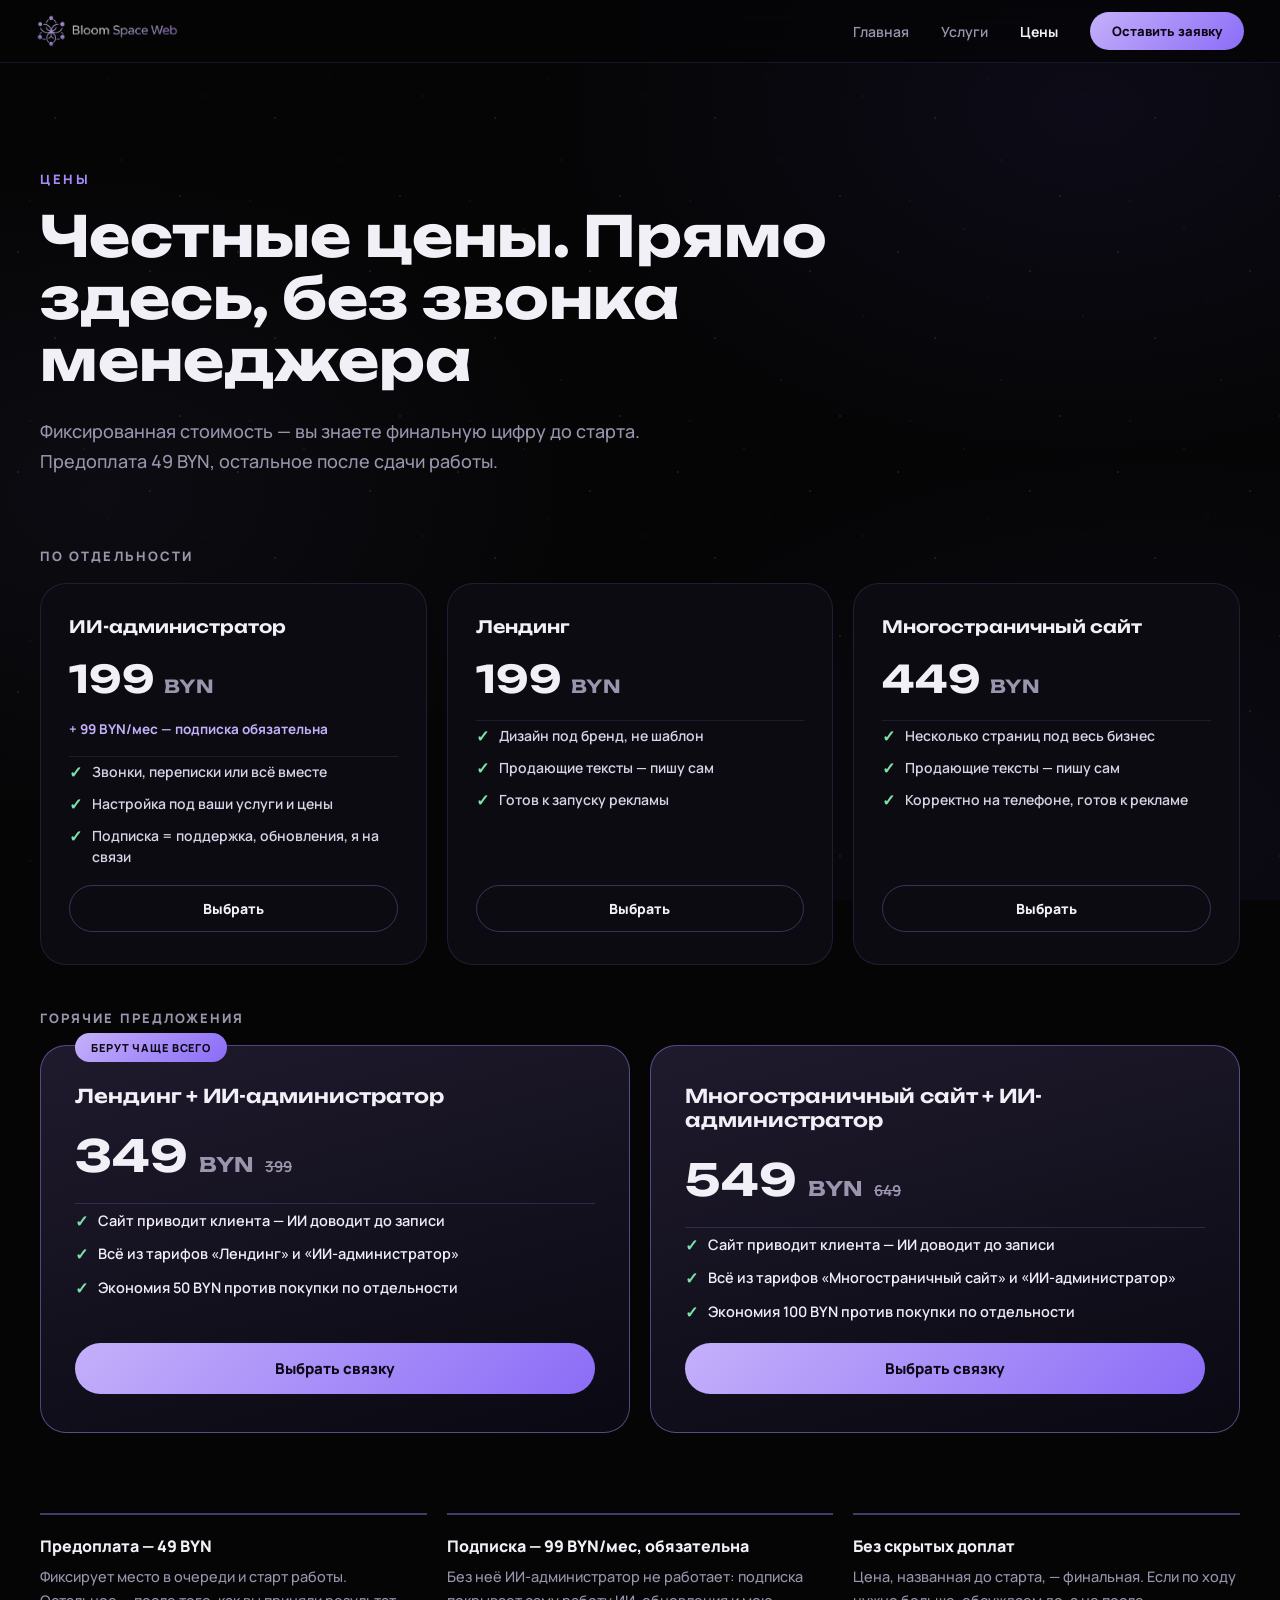
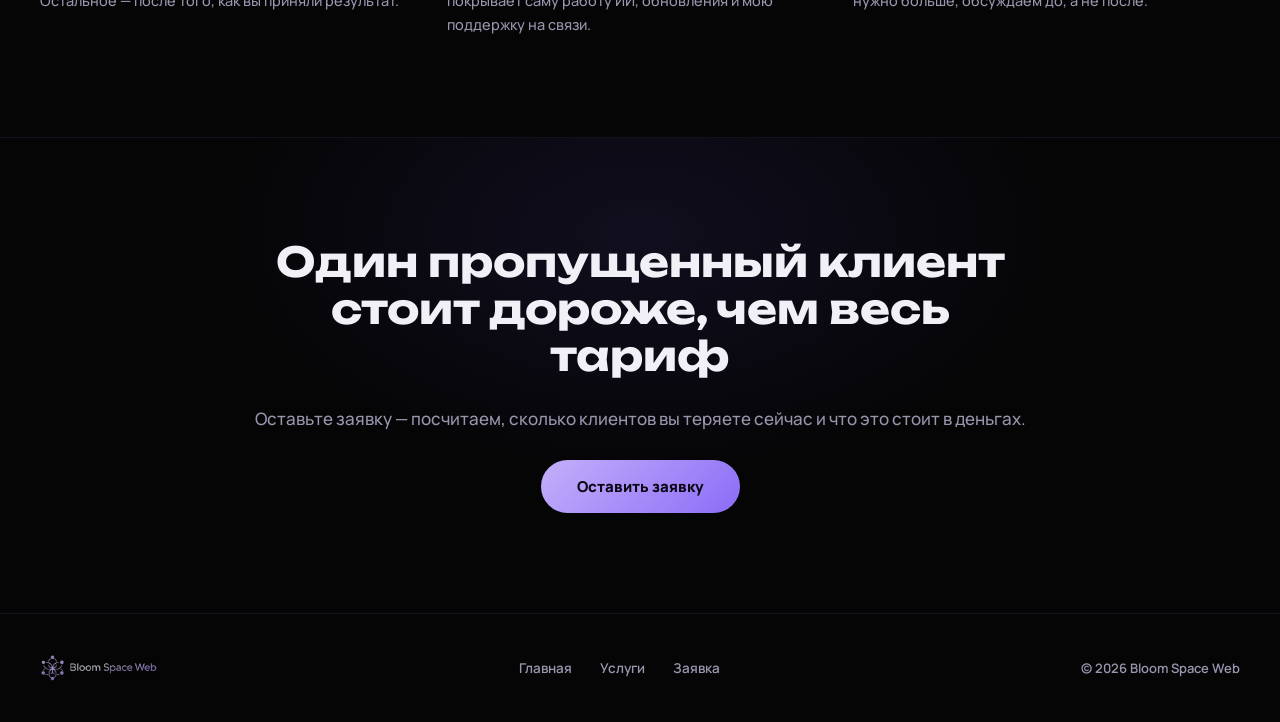
==== ceny.html @ 9fc364be "Add IP-based geo pricing/currency conversion and English localization for non-CIS visitors" ====
<!DOCTYPE html>
<html>
<head>
<meta charset="utf-8">
<meta name="viewport" content="width=device-width, initial-scale=1">
<title>Цены — Bloom Space Web</title>
</head>
<body>
<script src="assets/geo.js"></script>

<link rel="preconnect" href="https://fonts.googleapis.com">
<link href="https://fonts.googleapis.com/css2?family=Unbounded:wght@400;500;600;700;800&family=Manrope:wght@400;500;600;700;800&display=swap" rel="stylesheet">
<style>
html { scroll-behavior: smooth; }
body { margin: 0; background: #050506; }
::selection { background: rgba(167,139,250,.35); }
</style>


<div style="font-family: Manrope, sans-serif; background-color: #050506; background-image: radial-gradient(900px 600px at 85% 12%, rgba(124,92,252,.07), transparent 60%), radial-gradient(800px 550px at 8% 55%, rgba(167,139,250,.05), transparent 60%), radial-gradient(1000px 650px at 90% 92%, rgba(124,92,252,.06), transparent 60%), url(&quot;data:image/svg+xml,%3Csvg xmlns='http://www.w3.org/2000/svg' width='220' height='220'%3E%3Cg fill='%23C4B0FA'%3E%3Ccircle cx='18' cy='32' r='1' opacity='.16'/%3E%3Ccircle cx='84' cy='9' r='.8' opacity='.12'/%3E%3Ccircle cx='150' cy='51' r='1' opacity='.14'/%3E%3Ccircle cx='203' cy='96' r='.8' opacity='.1'/%3E%3Ccircle cx='55' cy='118' r='1' opacity='.15'/%3E%3Ccircle cx='121' cy='160' r='.8' opacity='.11'/%3E%3Ccircle cx='180' cy='196' r='1' opacity='.13'/%3E%3Ccircle cx='30' cy='201' r='.8' opacity='.1'/%3E%3Ccircle cx='108' cy='78' r='.7' opacity='.09'/%3E%3C/g%3E%3C/svg%3E&quot;); background-attachment: fixed; color: #F2F0F7; min-height: 100vh;">

  <!-- NAV -->
  <div data-screen-label="Навигация" style="position: fixed; top: 0; left: 0; right: 0; z-index: 90; display: flex; align-items: center; justify-content: space-between; padding: 12px 36px; background: rgba(5,5,6,.72); backdrop-filter: blur(18px); border-bottom: 1px solid rgba(167,139,250,.12);">
    <a href="index.html" style="display: flex; align-items: center; text-decoration: none;">
      <img src="assets/logo-full.png" alt="Bloom Space Web" style="height: 34px;">
    </a>
    <div style="display: flex; align-items: center; gap: 32px;">
      <a href="index.html" data-en="Home" style="color: #9B94AD; text-decoration: none; font-size: 14px; font-weight: 600;" style-hover="color: #F2F0F7;">Главная</a>
      <a href="uslugi.html" data-en="Services" style="color: #9B94AD; text-decoration: none; font-size: 14px; font-weight: 600;" style-hover="color: #F2F0F7;">Услуги</a>
      <a href="ceny.html" data-en="Pricing" style="color: #F2F0F7; text-decoration: none; font-size: 14px; font-weight: 700;">Цены</a>
      <a href="index.html#form" data-en="Get a quote" style="color: #0B0714; text-decoration: none; font-size: 13px; font-weight: 800; background: linear-gradient(135deg, #C4B0FA, #8B6CF7); padding: 10px 22px; border-radius: 100px;" style-hover="filter: brightness(1.12);">Оставить заявку</a>
    </div>
  </div>

  <!-- HEADER -->
  <div data-screen-label="Заголовок" style="max-width: 1240px; margin: 0 auto; padding: 170px 40px 70px;">
    <div data-en="Pricing" style="font-size: 13px; font-weight: 800; letter-spacing: .2em; text-transform: uppercase; color: #A78BFA; margin-bottom: 18px;">Цены</div>
    <div data-en="Honest pricing. Right here, no sales call needed" style="font-family: Unbounded, sans-serif; font-weight: 700; font-size: clamp(36px, 4.4vw, 64px); line-height: 1.1; max-width: 880px;">Честные цены. Прямо здесь, без звонка менеджера</div>
    <div data-en="Fixed price — you know the final number before we start. A 49 BYN deposit, the rest after the work is delivered." style="font-size: 18px; line-height: 1.7; color: #9B94AD; font-weight: 500; max-width: 620px; margin-top: 24px;">Фиксированная стоимость — вы знаете финальную цифру до старта. Предоплата 49 BYN, остальное после сдачи работы.</div>
  </div>

  <!-- ТАРИФЫ -->
  <div data-screen-label="Тарифы" style="max-width: 1240px; margin: 0 auto; padding: 0 40px 60px;">
    <div data-en="A la carte" style="font-size: 13px; font-weight: 800; letter-spacing: .16em; text-transform: uppercase; color: #9B94AD; margin-bottom: 18px;">По отдельности</div>
    <div style="display: grid; grid-template-columns: 1fr 1fr 1fr; gap: 20px; margin-bottom: 44px;">

      <div style="background: #0C0B12; border: 1px solid rgba(167,139,250,.14); border-radius: 26px; padding: 32px 28px; display: flex; flex-direction: column; gap: 18px;">
        <div data-en="AI receptionist" style="font-family: Unbounded, sans-serif; font-weight: 600; font-size: 17px;">ИИ-администратор</div>
        <div style="font-family: Unbounded, sans-serif; font-weight: 700; font-size: 38px;"><span data-byn="199">199</span> <span data-cur style="font-size: 18px; color: #9B94AD;">BYN</span></div>
        <div data-en="+ 99 BYN/mo — subscription required" style="font-size: 13.5px; font-weight: 700; color: #C4B0FA;">+ 99 BYN/мес — подписка обязательна</div>
        <div style="display: flex; flex-direction: column; gap: 10px; padding-top: 4px; border-top: 1px solid rgba(167,139,250,.12);">
          <div style="display: flex; gap: 10px;"><span style="color: #7DE3A8; font-weight: 800;">✓</span><span data-en="Calls, chats, or both together" style="font-size: 14px; line-height: 1.5; color: #D8D3E6; font-weight: 600;">Звонки, переписки или всё вместе</span></div>
          <div style="display: flex; gap: 10px;"><span style="color: #7DE3A8; font-weight: 800;">✓</span><span data-en="Configured for your services and prices" style="font-size: 14px; line-height: 1.5; color: #D8D3E6; font-weight: 600;">Настройка под ваши услуги и цены</span></div>
          <div style="display: flex; gap: 10px;"><span style="color: #7DE3A8; font-weight: 800;">✓</span><span data-en="Subscription = support, updates, I'm on call" style="font-size: 14px; line-height: 1.5; color: #D8D3E6; font-weight: 600;">Подписка = поддержка, обновления, я на связи</span></div>
        </div>
        <a href="index.html#form" data-en="Choose" style="margin-top: auto; text-align: center; text-decoration: none; color: #F2F0F7; border: 1px solid rgba(167,139,250,.3); font-weight: 800; font-size: 14px; padding: 13px; border-radius: 100px;" style-hover="border-color: rgba(167,139,250,.7);">Выбрать</a>
      </div>

      <div style="background: #0C0B12; border: 1px solid rgba(167,139,250,.14); border-radius: 26px; padding: 32px 28px; display: flex; flex-direction: column; gap: 18px;">
        <div data-en="Landing page" style="font-family: Unbounded, sans-serif; font-weight: 600; font-size: 17px;">Лендинг</div>
        <div style="font-family: Unbounded, sans-serif; font-weight: 700; font-size: 38px;"><span data-byn="199">199</span> <span data-cur style="font-size: 18px; color: #9B94AD;">BYN</span></div>
        <div style="display: flex; flex-direction: column; gap: 10px; padding-top: 4px; border-top: 1px solid rgba(167,139,250,.12);">
          <div style="display: flex; gap: 10px;"><span style="color: #7DE3A8; font-weight: 800;">✓</span><span data-en="Design built for your brand, not a template" style="font-size: 14px; line-height: 1.5; color: #D8D3E6; font-weight: 600;">Дизайн под бренд, не шаблон</span></div>
          <div style="display: flex; gap: 10px;"><span style="color: #7DE3A8; font-weight: 800;">✓</span><span data-en="Selling copy — written by me" style="font-size: 14px; line-height: 1.5; color: #D8D3E6; font-weight: 600;">Продающие тексты — пишу сам</span></div>
          <div style="display: flex; gap: 10px;"><span style="color: #7DE3A8; font-weight: 800;">✓</span><span data-en="Ready to run ads on day one" style="font-size: 14px; line-height: 1.5; color: #D8D3E6; font-weight: 600;">Готов к запуску рекламы</span></div>
        </div>
        <a href="index.html#form" data-en="Choose" style="margin-top: auto; text-align: center; text-decoration: none; color: #F2F0F7; border: 1px solid rgba(167,139,250,.3); font-weight: 800; font-size: 14px; padding: 13px; border-radius: 100px;" style-hover="border-color: rgba(167,139,250,.7);">Выбрать</a>
      </div>

      <div style="background: #0C0B12; border: 1px solid rgba(167,139,250,.14); border-radius: 26px; padding: 32px 28px; display: flex; flex-direction: column; gap: 18px;">
        <div data-en="Multi-page website" style="font-family: Unbounded, sans-serif; font-weight: 600; font-size: 17px;">Многостраничный сайт</div>
        <div style="font-family: Unbounded, sans-serif; font-weight: 700; font-size: 38px;"><span data-byn="449">449</span> <span data-cur style="font-size: 18px; color: #9B94AD;">BYN</span></div>
        <div style="display: flex; flex-direction: column; gap: 10px; padding-top: 4px; border-top: 1px solid rgba(167,139,250,.12);">
          <div style="display: flex; gap: 10px;"><span style="color: #7DE3A8; font-weight: 800;">✓</span><span data-en="Several pages covering your whole business" style="font-size: 14px; line-height: 1.5; color: #D8D3E6; font-weight: 600;">Несколько страниц под весь бизнес</span></div>
          <div style="display: flex; gap: 10px;"><span style="color: #7DE3A8; font-weight: 800;">✓</span><span data-en="Selling copy — written by me" style="font-size: 14px; line-height: 1.5; color: #D8D3E6; font-weight: 600;">Продающие тексты — пишу сам</span></div>
          <div style="display: flex; gap: 10px;"><span style="color: #7DE3A8; font-weight: 800;">✓</span><span data-en="Looks right on phones, ready for ads" style="font-size: 14px; line-height: 1.5; color: #D8D3E6; font-weight: 600;">Корректно на телефоне, готов к рекламе</span></div>
        </div>
        <a href="index.html#form" data-en="Choose" style="margin-top: auto; text-align: center; text-decoration: none; color: #F2F0F7; border: 1px solid rgba(167,139,250,.3); font-weight: 800; font-size: 14px; padding: 13px; border-radius: 100px;" style-hover="border-color: rgba(167,139,250,.7);">Выбрать</a>
      </div>

    </div>

    <div data-en="Hot deals" style="font-size: 13px; font-weight: 800; letter-spacing: .16em; text-transform: uppercase; color: #9B94AD; margin-bottom: 18px;">Горячие предложения</div>
    <div style="display: grid; grid-template-columns: 1fr 1fr; gap: 20px;">

      <div style="background: linear-gradient(165deg, rgba(167,139,250,.16), rgba(124,92,252,.05)); border: 1px solid rgba(167,139,250,.45); border-radius: 26px; padding: 38px 34px; display: flex; flex-direction: column; gap: 20px; position: relative;">
        <div data-en="Most popular" style="position: absolute; top: -13px; left: 34px; font-size: 11px; font-weight: 800; letter-spacing: .08em; text-transform: uppercase; color: #0B0714; background: linear-gradient(135deg, #C4B0FA, #8B6CF7); padding: 7px 16px; border-radius: 100px;">Берут чаще всего</div>
        <div data-en="Landing page + AI receptionist" style="font-family: Unbounded, sans-serif; font-weight: 600; font-size: 19px;">Лендинг + ИИ-администратор</div>
        <div style="display: flex; align-items: baseline; gap: 12px;">
          <div style="font-family: Unbounded, sans-serif; font-weight: 700; font-size: 44px;"><span data-byn="349">349</span> <span data-cur style="font-size: 20px; color: #9B94AD;">BYN</span></div>
          <div style="font-size: 15px; font-weight: 700; color: #9B94AD; text-decoration: line-through;"><span data-byn="399">399</span></div>
        </div>
        <div style="display: flex; flex-direction: column; gap: 11px; padding-top: 6px; border-top: 1px solid rgba(167,139,250,.2);">
          <div style="display: flex; gap: 10px;"><span style="color: #7DE3A8; font-weight: 800;">✓</span><span data-en="The site brings the client — the AI closes the booking" style="font-size: 14.5px; line-height: 1.55; color: #F0EDF8; font-weight: 600;">Сайт приводит клиента — ИИ доводит до записи</span></div>
          <div style="display: flex; gap: 10px;"><span style="color: #7DE3A8; font-weight: 800;">✓</span><span data-en="Everything from the &quot;Landing page&quot; and &quot;AI receptionist&quot; plans" style="font-size: 14.5px; line-height: 1.55; color: #F0EDF8; font-weight: 600;">Всё из тарифов «Лендинг» и «ИИ-администратор»</span></div>
          <div style="display: flex; gap: 10px;"><span style="color: #7DE3A8; font-weight: 800;">✓</span><span data-en="Save 50 BYN vs. buying separately" style="font-size: 14.5px; line-height: 1.55; color: #F0EDF8; font-weight: 600;">Экономия 50 BYN против покупки по отдельности</span></div>
        </div>
        <a href="index.html#form" data-en="Choose this bundle" style="margin-top: auto; text-align: center; text-decoration: none; color: #0B0714; background: linear-gradient(135deg, #C4B0FA, #8B6CF7); font-weight: 800; font-size: 15px; padding: 15px; border-radius: 100px;" style-hover="filter: brightness(1.12);">Выбрать связку</a>
      </div>

      <div style="background: linear-gradient(165deg, rgba(167,139,250,.16), rgba(124,92,252,.05)); border: 1px solid rgba(167,139,250,.45); border-radius: 26px; padding: 38px 34px; display: flex; flex-direction: column; gap: 20px; position: relative;">
        <div data-en="Multi-page website + AI receptionist" style="font-family: Unbounded, sans-serif; font-weight: 600; font-size: 19px;">Многостраничный сайт + ИИ-администратор</div>
        <div style="display: flex; align-items: baseline; gap: 12px;">
          <div style="font-family: Unbounded, sans-serif; font-weight: 700; font-size: 44px;"><span data-byn="549">549</span> <span data-cur style="font-size: 20px; color: #9B94AD;">BYN</span></div>
          <div style="font-size: 15px; font-weight: 700; color: #9B94AD; text-decoration: line-through;"><span data-byn="649">649</span></div>
        </div>
        <div style="display: flex; flex-direction: column; gap: 11px; padding-top: 6px; border-top: 1px solid rgba(167,139,250,.2);">
          <div style="display: flex; gap: 10px;"><span style="color: #7DE3A8; font-weight: 800;">✓</span><span data-en="The site brings the client — the AI closes the booking" style="font-size: 14.5px; line-height: 1.55; color: #F0EDF8; font-weight: 600;">Сайт приводит клиента — ИИ доводит до записи</span></div>
          <div style="display: flex; gap: 10px;"><span style="color: #7DE3A8; font-weight: 800;">✓</span><span data-en="Everything from the &quot;Multi-page website&quot; and &quot;AI receptionist&quot; plans" style="font-size: 14.5px; line-height: 1.55; color: #F0EDF8; font-weight: 600;">Всё из тарифов «Многостраничный сайт» и «ИИ-администратор»</span></div>
          <div style="display: flex; gap: 10px;"><span style="color: #7DE3A8; font-weight: 800;">✓</span><span data-en="Save 100 BYN vs. buying separately" style="font-size: 14.5px; line-height: 1.55; color: #F0EDF8; font-weight: 600;">Экономия 100 BYN против покупки по отдельности</span></div>
        </div>
        <a href="index.html#form" data-en="Choose this bundle" style="margin-top: auto; text-align: center; text-decoration: none; color: #0B0714; background: linear-gradient(135deg, #C4B0FA, #8B6CF7); font-weight: 800; font-size: 15px; padding: 15px; border-radius: 100px;" style-hover="filter: brightness(1.12);">Выбрать связку</a>
      </div>

    </div>
  </div>

  <!-- УСЛОВИЯ -->
  <div data-screen-label="Условия" style="max-width: 1240px; margin: 0 auto; padding: 20px 40px 100px;">
    <div style="display: grid; grid-template-columns: 1fr 1fr 1fr; gap: 20px;">
      <div style="border-top: 2px solid rgba(167,139,250,.4); padding-top: 20px;">
        <div data-en="Deposit — 49 BYN" style="font-weight: 800; font-size: 16px; margin-bottom: 8px;">Предоплата — 49 BYN</div>
        <div data-en="Secures your spot in the queue and starts the work. The rest is paid once you've accepted the result." style="font-size: 14.5px; line-height: 1.65; color: #9B94AD; font-weight: 500;">Фиксирует место в очереди и старт работы. Остальное — после того, как вы приняли результат.</div>
      </div>
      <div style="border-top: 2px solid rgba(167,139,250,.4); padding-top: 20px;">
        <div data-en="Subscription — 99 BYN/mo, required" style="font-weight: 800; font-size: 16px; margin-bottom: 8px;">Подписка — 99 BYN/мес, обязательна</div>
        <div data-en="Without it the AI receptionist doesn't run: the subscription covers the AI itself, updates, and me staying on call for support." style="font-size: 14.5px; line-height: 1.65; color: #9B94AD; font-weight: 500;">Без неё ИИ-администратор не работает: подписка покрывает саму работу ИИ, обновления и мою поддержку на связи.</div>
      </div>
      <div style="border-top: 2px solid rgba(167,139,250,.4); padding-top: 20px;">
        <div data-en="No hidden fees" style="font-weight: 800; font-size: 16px; margin-bottom: 8px;">Без скрытых доплат</div>
        <div data-en="The price named before we start is final. If more turns out to be needed along the way, we discuss it upfront, not after." style="font-size: 14.5px; line-height: 1.65; color: #9B94AD; font-weight: 500;">Цена, названная до старта, — финальная. Если по ходу нужно больше, обсуждаем до, а не после.</div>
      </div>
    </div>
  </div>

  <!-- CTA -->
  <div data-screen-label="Призыв" style="border-top: 1px solid rgba(167,139,250,.1); background: radial-gradient(700px 400px at 50% 20%, rgba(124,92,252,.1), transparent 60%);">
    <div style="max-width: 800px; margin: 0 auto; padding: 100px 40px; text-align: center; display: flex; flex-direction: column; align-items: center; gap: 26px;">
      <div data-en="One missed client costs more than the whole plan" style="font-family: Unbounded, sans-serif; font-weight: 700; font-size: clamp(28px, 3.2vw, 46px); line-height: 1.15;">Один пропущенный клиент стоит дороже, чем весь тариф</div>
      <div data-en="Leave a request — we'll work out how many clients you're losing right now and what that costs you." style="font-size: 17px; line-height: 1.7; color: #9B94AD; font-weight: 500;">Оставьте заявку — посчитаем, сколько клиентов вы теряете сейчас и что это стоит в деньгах.</div>
      <a href="index.html#form" data-en="Get a quote" style="text-decoration: none; color: #0B0714; background: linear-gradient(135deg, #C4B0FA, #8B6CF7); font-weight: 800; font-size: 15px; padding: 16px 36px; border-radius: 100px;" style-hover="filter: brightness(1.12);">Оставить заявку</a>
    </div>
  </div>

  <!-- FOOTER -->
  <div data-screen-label="Футер" style="border-top: 1px solid rgba(167,139,250,.1);">
    <div style="max-width: 1240px; margin: 0 auto; padding: 40px; display: flex; align-items: center; justify-content: space-between; gap: 24px;">
      <img src="assets/logo-full.png" alt="Bloom Space Web" style="height: 28px;">
      <div style="display: flex; gap: 28px;">
        <a href="index.html" data-en="Home" style="color: #9B94AD; text-decoration: none; font-size: 13.5px; font-weight: 600;" style-hover="color: #F2F0F7;">Главная</a>
        <a href="uslugi.html" data-en="Services" style="color: #9B94AD; text-decoration: none; font-size: 13.5px; font-weight: 600;" style-hover="color: #F2F0F7;">Услуги</a>
        <a href="index.html#form" data-en="Request" style="color: #9B94AD; text-decoration: none; font-size: 13.5px; font-weight: 600;" style-hover="color: #F2F0F7;">Заявка</a>
      </div>
      <div style="font-size: 13px; color: #9B94AD; font-weight: 600;">© 2026 Bloom Space Web</div>
    </div>
  </div>

</div>


<script>
document.querySelectorAll('[style-hover]').forEach(function(el){
  var base = el.getAttribute('style') || '';
  var hov = el.getAttribute('style-hover');
  el.addEventListener('mouseenter', function(){ el.style.cssText = base + ';' + hov; });
  el.addEventListener('mouseleave', function(){ el.style.cssText = base; });
});
document.querySelectorAll('[style-focus]').forEach(function(el){
  var base = el.getAttribute('style') || '';
  var foc = el.getAttribute('style-focus');
  el.addEventListener('focus', function(){ el.style.cssText = base + ';' + foc; });
  el.addEventListener('blur', function(){ el.style.cssText = base; });
});
</script>
</body>
</html>
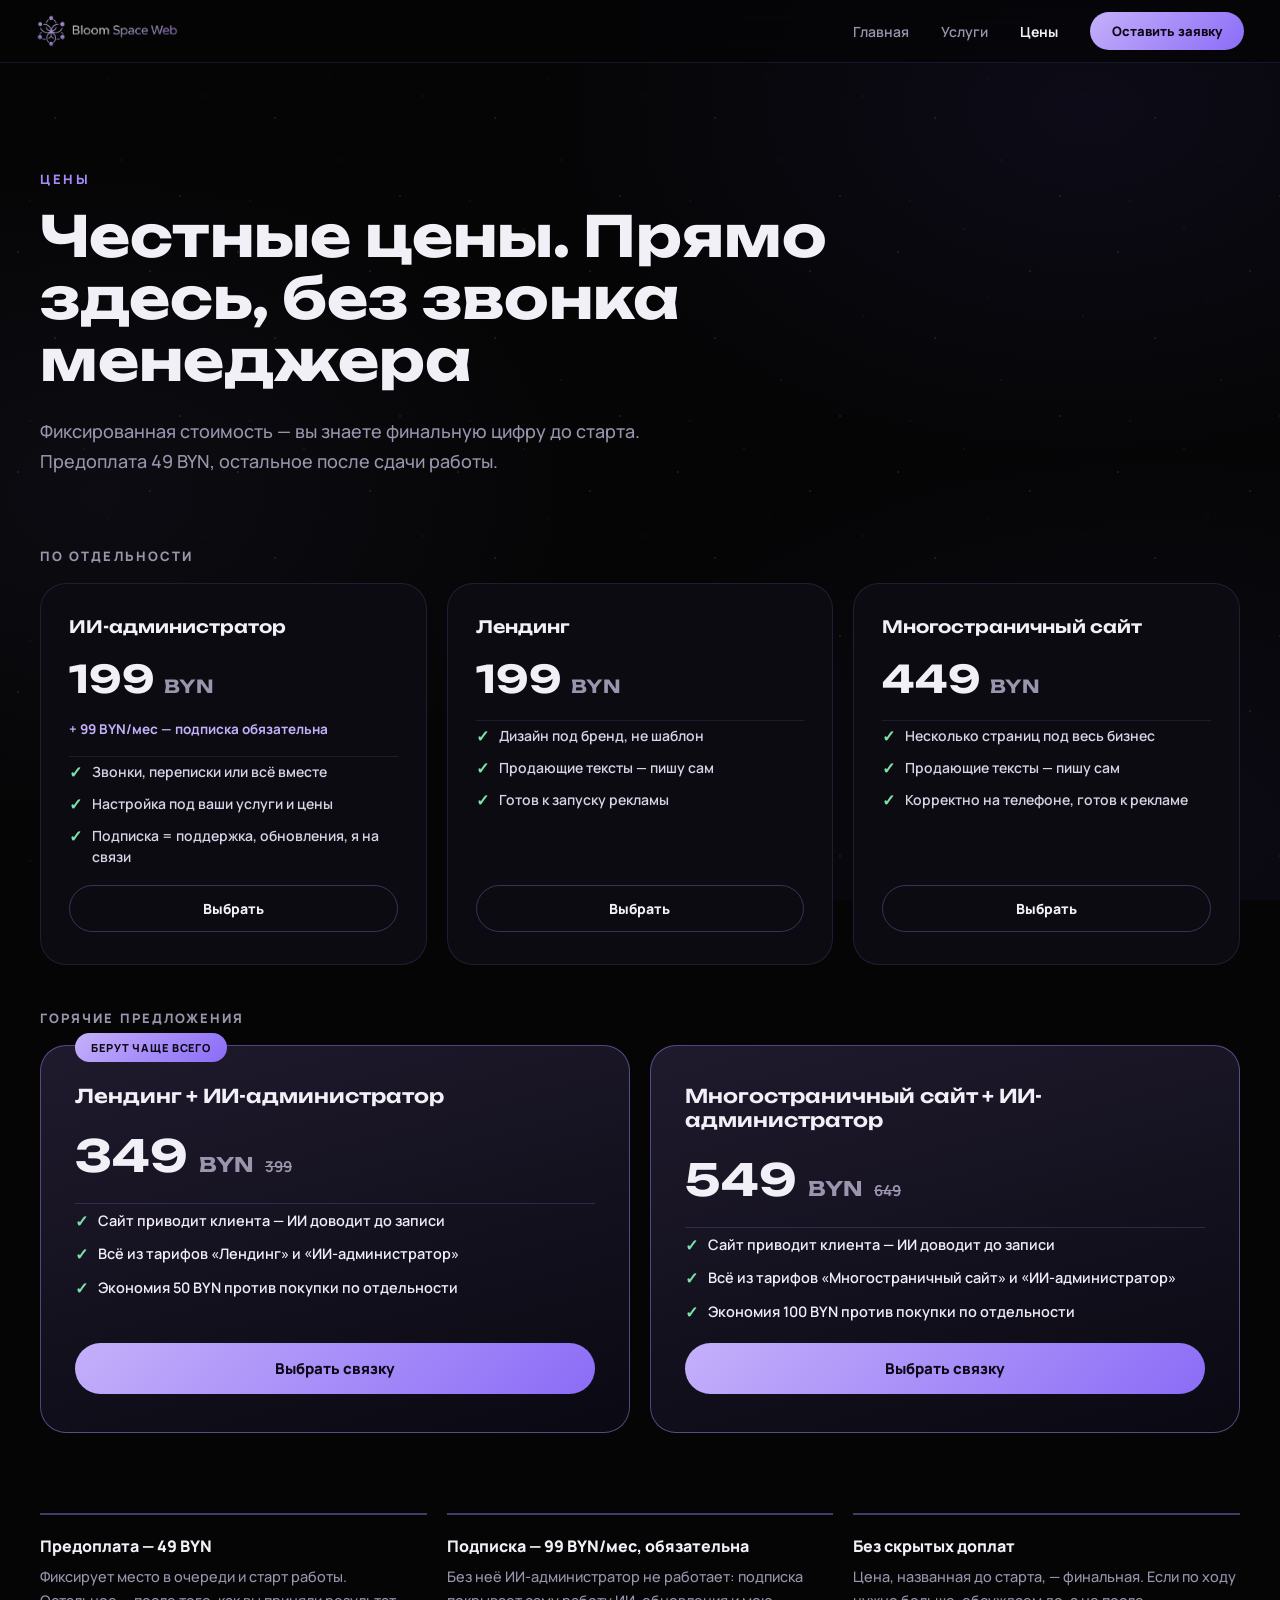
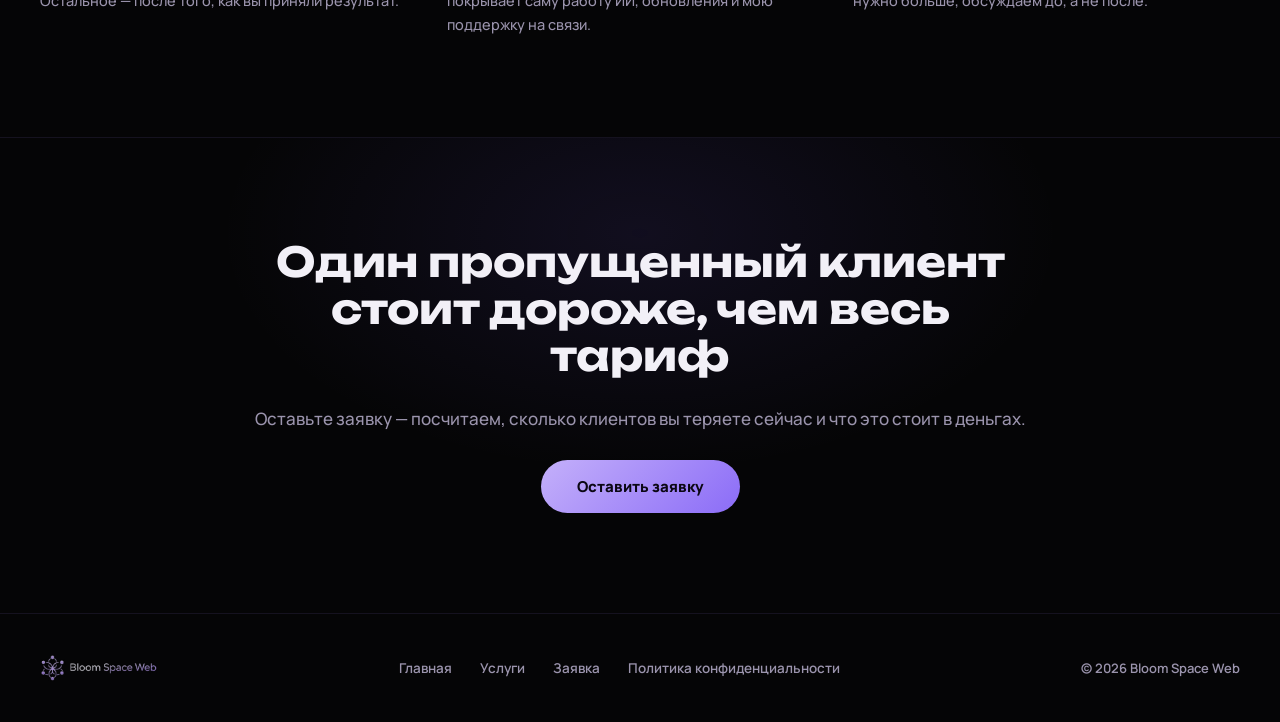
==== commit 2c7fa68d: "Add privacy policy link to ceny.html and uslugi.html footers Only the homepage footer linked to priv" ====
--- a/ceny.html
+++ b/ceny.html
@@ -6,7 +6,7 @@
 <title>Цены — Bloom Space Web</title>
 </head>
 <body>
-<script src="assets/geo.js"></script>
+<script src="assets/geo.js?v=2"></script>
 
 <link rel="preconnect" href="https://fonts.googleapis.com">
 <link href="https://fonts.googleapis.com/css2?family=Unbounded:wght@400;500;600;700;800&family=Manrope:wght@400;500;600;700;800&display=swap" rel="stylesheet">
@@ -36,7 +36,7 @@
   <div data-screen-label="Заголовок" style="max-width: 1240px; margin: 0 auto; padding: 170px 40px 70px;">
     <div data-en="Pricing" style="font-size: 13px; font-weight: 800; letter-spacing: .2em; text-transform: uppercase; color: #A78BFA; margin-bottom: 18px;">Цены</div>
     <div data-en="Honest pricing. Right here, no sales call needed" style="font-family: Unbounded, sans-serif; font-weight: 700; font-size: clamp(36px, 4.4vw, 64px); line-height: 1.1; max-width: 880px;">Честные цены. Прямо здесь, без звонка менеджера</div>
-    <div data-en="Fixed price — you know the final number before we start. A 49 BYN deposit, the rest after the work is delivered." style="font-size: 18px; line-height: 1.7; color: #9B94AD; font-weight: 500; max-width: 620px; margin-top: 24px;">Фиксированная стоимость — вы знаете финальную цифру до старта. Предоплата 49 BYN, остальное после сдачи работы.</div>
+    <div style="font-size: 18px; line-height: 1.7; color: #9B94AD; font-weight: 500; max-width: 620px; margin-top: 24px;"><span data-en="Fixed price — you know the final number before we start. A ">Фиксированная стоимость — вы знаете финальную цифру до старта. Предоплата </span><span data-byn="49">49</span> <span data-cur>BYN</span><span data-en=" deposit, the rest after the work is delivered.">, остальное после сдачи работы.</span></div>
   </div>
 
   <!-- ТАРИФЫ -->
@@ -47,7 +47,7 @@
       <div style="background: #0C0B12; border: 1px solid rgba(167,139,250,.14); border-radius: 26px; padding: 32px 28px; display: flex; flex-direction: column; gap: 18px;">
         <div data-en="AI receptionist" style="font-family: Unbounded, sans-serif; font-weight: 600; font-size: 17px;">ИИ-администратор</div>
         <div style="font-family: Unbounded, sans-serif; font-weight: 700; font-size: 38px;"><span data-byn="199">199</span> <span data-cur style="font-size: 18px; color: #9B94AD;">BYN</span></div>
-        <div data-en="+ 99 BYN/mo — subscription required" style="font-size: 13.5px; font-weight: 700; color: #C4B0FA;">+ 99 BYN/мес — подписка обязательна</div>
+        <div style="font-size: 13.5px; font-weight: 700; color: #C4B0FA;"><span data-en="+ ">+ </span><span data-byn="99">99</span> <span data-cur>BYN</span><span data-en="/mo — subscription required">/мес — подписка обязательна</span></div>
         <div style="display: flex; flex-direction: column; gap: 10px; padding-top: 4px; border-top: 1px solid rgba(167,139,250,.12);">
           <div style="display: flex; gap: 10px;"><span style="color: #7DE3A8; font-weight: 800;">✓</span><span data-en="Calls, chats, or both together" style="font-size: 14px; line-height: 1.5; color: #D8D3E6; font-weight: 600;">Звонки, переписки или всё вместе</span></div>
           <div style="display: flex; gap: 10px;"><span style="color: #7DE3A8; font-weight: 800;">✓</span><span data-en="Configured for your services and prices" style="font-size: 14px; line-height: 1.5; color: #D8D3E6; font-weight: 600;">Настройка под ваши услуги и цены</span></div>
@@ -93,7 +93,7 @@
         <div style="display: flex; flex-direction: column; gap: 11px; padding-top: 6px; border-top: 1px solid rgba(167,139,250,.2);">
           <div style="display: flex; gap: 10px;"><span style="color: #7DE3A8; font-weight: 800;">✓</span><span data-en="The site brings the client — the AI closes the booking" style="font-size: 14.5px; line-height: 1.55; color: #F0EDF8; font-weight: 600;">Сайт приводит клиента — ИИ доводит до записи</span></div>
           <div style="display: flex; gap: 10px;"><span style="color: #7DE3A8; font-weight: 800;">✓</span><span data-en="Everything from the &quot;Landing page&quot; and &quot;AI receptionist&quot; plans" style="font-size: 14.5px; line-height: 1.55; color: #F0EDF8; font-weight: 600;">Всё из тарифов «Лендинг» и «ИИ-администратор»</span></div>
-          <div style="display: flex; gap: 10px;"><span style="color: #7DE3A8; font-weight: 800;">✓</span><span data-en="Save 50 BYN vs. buying separately" style="font-size: 14.5px; line-height: 1.55; color: #F0EDF8; font-weight: 600;">Экономия 50 BYN против покупки по отдельности</span></div>
+          <div style="display: flex; gap: 10px;"><span style="color: #7DE3A8; font-weight: 800;">✓</span><span style="font-size: 14.5px; line-height: 1.55; color: #F0EDF8; font-weight: 600;"><span data-en="Save ">Экономия </span><span data-byn="50">50</span> <span data-cur>BYN</span><span data-en=" vs. buying separately"> против покупки по отдельности</span></span></div>
         </div>
         <a href="index.html#form" data-en="Choose this bundle" style="margin-top: auto; text-align: center; text-decoration: none; color: #0B0714; background: linear-gradient(135deg, #C4B0FA, #8B6CF7); font-weight: 800; font-size: 15px; padding: 15px; border-radius: 100px;" style-hover="filter: brightness(1.12);">Выбрать связку</a>
       </div>
@@ -107,7 +107,7 @@
         <div style="display: flex; flex-direction: column; gap: 11px; padding-top: 6px; border-top: 1px solid rgba(167,139,250,.2);">
           <div style="display: flex; gap: 10px;"><span style="color: #7DE3A8; font-weight: 800;">✓</span><span data-en="The site brings the client — the AI closes the booking" style="font-size: 14.5px; line-height: 1.55; color: #F0EDF8; font-weight: 600;">Сайт приводит клиента — ИИ доводит до записи</span></div>
           <div style="display: flex; gap: 10px;"><span style="color: #7DE3A8; font-weight: 800;">✓</span><span data-en="Everything from the &quot;Multi-page website&quot; and &quot;AI receptionist&quot; plans" style="font-size: 14.5px; line-height: 1.55; color: #F0EDF8; font-weight: 600;">Всё из тарифов «Многостраничный сайт» и «ИИ-администратор»</span></div>
-          <div style="display: flex; gap: 10px;"><span style="color: #7DE3A8; font-weight: 800;">✓</span><span data-en="Save 100 BYN vs. buying separately" style="font-size: 14.5px; line-height: 1.55; color: #F0EDF8; font-weight: 600;">Экономия 100 BYN против покупки по отдельности</span></div>
+          <div style="display: flex; gap: 10px;"><span style="color: #7DE3A8; font-weight: 800;">✓</span><span style="font-size: 14.5px; line-height: 1.55; color: #F0EDF8; font-weight: 600;"><span data-en="Save ">Экономия </span><span data-byn="100">100</span> <span data-cur>BYN</span><span data-en=" vs. buying separately"> против покупки по отдельности</span></span></div>
         </div>
         <a href="index.html#form" data-en="Choose this bundle" style="margin-top: auto; text-align: center; text-decoration: none; color: #0B0714; background: linear-gradient(135deg, #C4B0FA, #8B6CF7); font-weight: 800; font-size: 15px; padding: 15px; border-radius: 100px;" style-hover="filter: brightness(1.12);">Выбрать связку</a>
       </div>
@@ -119,11 +119,11 @@
   <div data-screen-label="Условия" style="max-width: 1240px; margin: 0 auto; padding: 20px 40px 100px;">
     <div style="display: grid; grid-template-columns: 1fr 1fr 1fr; gap: 20px;">
       <div style="border-top: 2px solid rgba(167,139,250,.4); padding-top: 20px;">
-        <div data-en="Deposit — 49 BYN" style="font-weight: 800; font-size: 16px; margin-bottom: 8px;">Предоплата — 49 BYN</div>
+        <div style="font-weight: 800; font-size: 16px; margin-bottom: 8px;"><span data-en="Deposit — ">Предоплата — </span><span data-byn="49">49</span> <span data-cur>BYN</span></div>
         <div data-en="Secures your spot in the queue and starts the work. The rest is paid once you've accepted the result." style="font-size: 14.5px; line-height: 1.65; color: #9B94AD; font-weight: 500;">Фиксирует место в очереди и старт работы. Остальное — после того, как вы приняли результат.</div>
       </div>
       <div style="border-top: 2px solid rgba(167,139,250,.4); padding-top: 20px;">
-        <div data-en="Subscription — 99 BYN/mo, required" style="font-weight: 800; font-size: 16px; margin-bottom: 8px;">Подписка — 99 BYN/мес, обязательна</div>
+        <div style="font-weight: 800; font-size: 16px; margin-bottom: 8px;"><span data-en="Subscription — ">Подписка — </span><span data-byn="99">99</span> <span data-cur>BYN</span><span data-en="/mo, required">/мес, обязательна</span></div>
         <div data-en="Without it the AI receptionist doesn't run: the subscription covers the AI itself, updates, and me staying on call for support." style="font-size: 14.5px; line-height: 1.65; color: #9B94AD; font-weight: 500;">Без неё ИИ-администратор не работает: подписка покрывает саму работу ИИ, обновления и мою поддержку на связи.</div>
       </div>
       <div style="border-top: 2px solid rgba(167,139,250,.4); padding-top: 20px;">
@@ -150,6 +150,7 @@
         <a href="index.html" data-en="Home" style="color: #9B94AD; text-decoration: none; font-size: 13.5px; font-weight: 600;" style-hover="color: #F2F0F7;">Главная</a>
         <a href="uslugi.html" data-en="Services" style="color: #9B94AD; text-decoration: none; font-size: 13.5px; font-weight: 600;" style-hover="color: #F2F0F7;">Услуги</a>
         <a href="index.html#form" data-en="Request" style="color: #9B94AD; text-decoration: none; font-size: 13.5px; font-weight: 600;" style-hover="color: #F2F0F7;">Заявка</a>
+        <a href="privacy.html" data-en="Privacy Policy" style="color: #9B94AD; text-decoration: none; font-size: 13.5px; font-weight: 600;" style-hover="color: #F2F0F7;">Политика конфиденциальности</a>
       </div>
       <div style="font-size: 13px; color: #9B94AD; font-weight: 600;">© 2026 Bloom Space Web</div>
     </div>
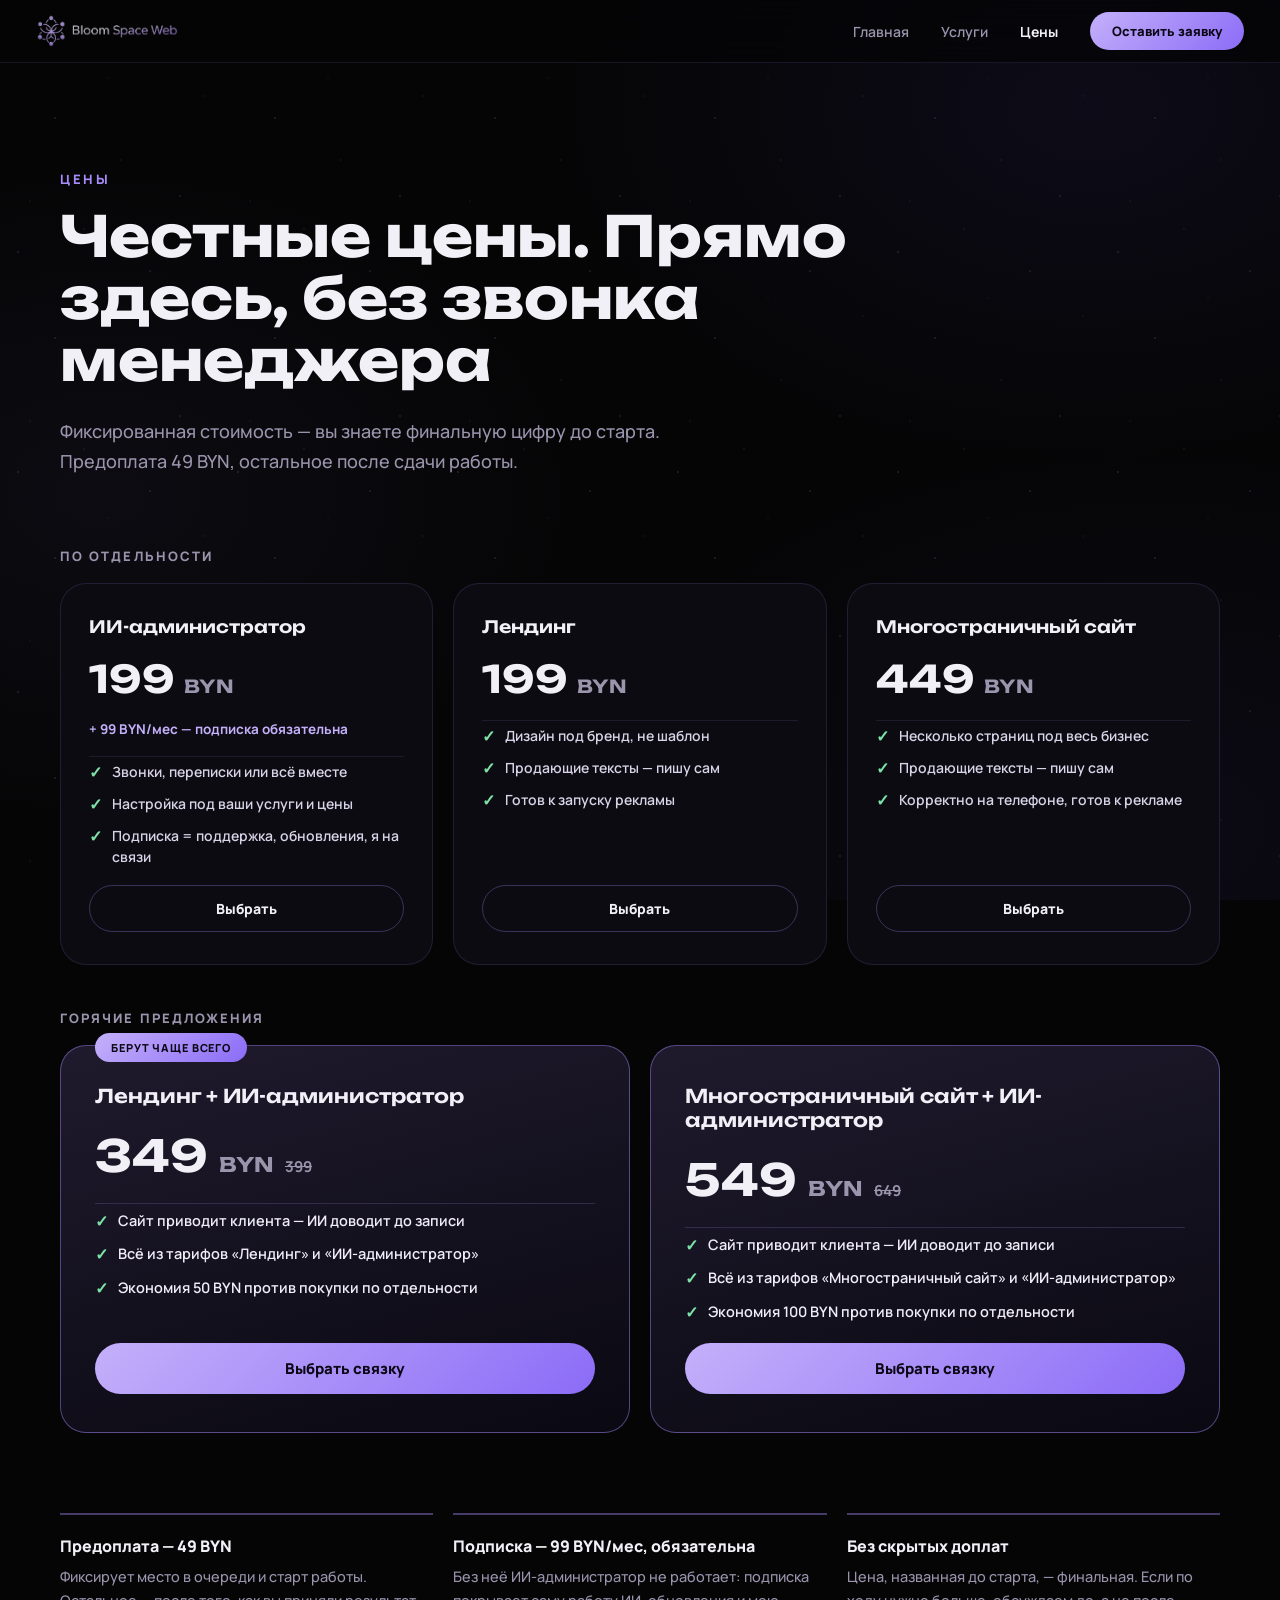
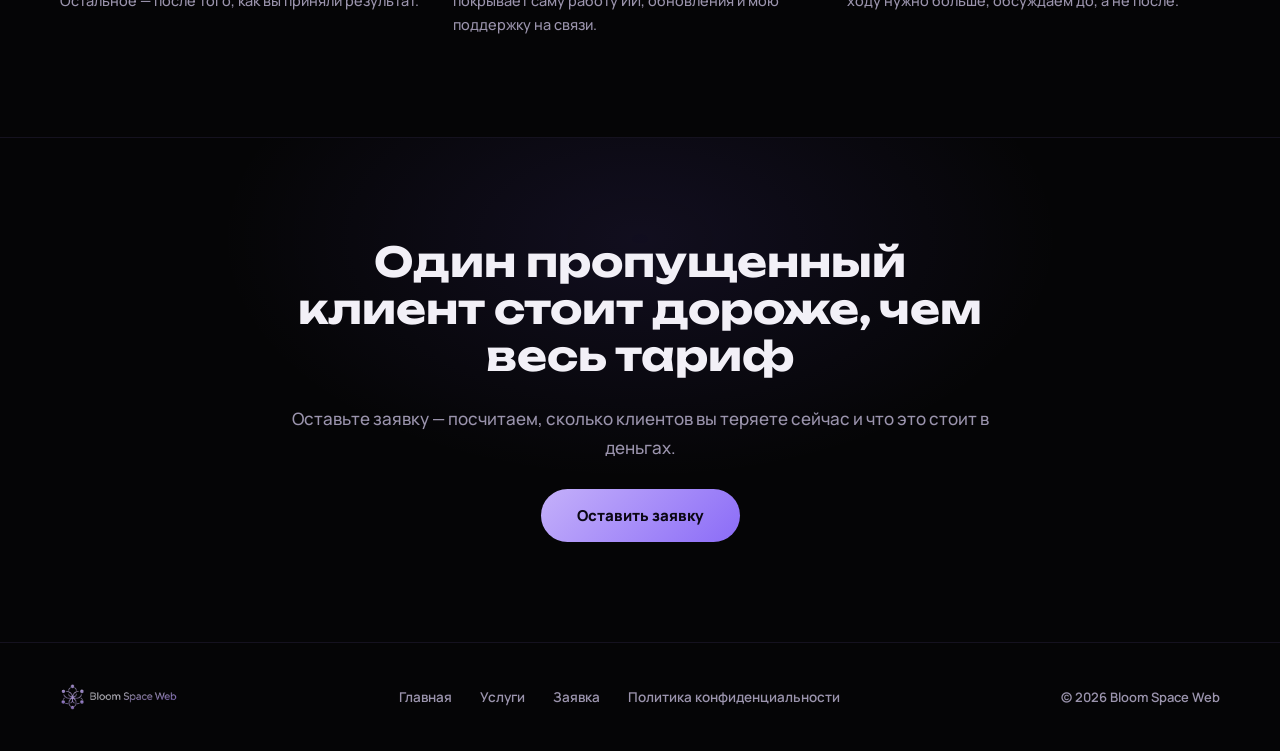
==== commit 46336ebb: "Add global box-sizing: border-box reset Form inputs/selects use padding without an explicit width, s" ====
--- a/ceny.html
+++ b/ceny.html
@@ -2,7 +2,7 @@
 <html>
 <head>
 <meta charset="utf-8">
-<meta name="viewport" content="width=device-width, initial-scale=1">
+<meta name="viewport" content="width=device-width, initial-scale=1, maximum-scale=1, user-scalable=no">
 <title>Цены — Bloom Space Web</title>
 </head>
 <body>
@@ -11,38 +11,41 @@
 <link rel="preconnect" href="https://fonts.googleapis.com">
 <link href="https://fonts.googleapis.com/css2?family=Unbounded:wght@400;500;600;700;800&family=Manrope:wght@400;500;600;700;800&display=swap" rel="stylesheet">
 <style>
+*, *::before, *::after { box-sizing: border-box; }
 html { scroll-behavior: smooth; }
+html, body { overflow-x: hidden; max-width: 100%; }
 body { margin: 0; background: #050506; }
 ::selection { background: rgba(167,139,250,.35); }
 </style>
+<link rel="stylesheet" href="assets/mobile.css">
 
 
 <div style="font-family: Manrope, sans-serif; background-color: #050506; background-image: radial-gradient(900px 600px at 85% 12%, rgba(124,92,252,.07), transparent 60%), radial-gradient(800px 550px at 8% 55%, rgba(167,139,250,.05), transparent 60%), radial-gradient(1000px 650px at 90% 92%, rgba(124,92,252,.06), transparent 60%), url(&quot;data:image/svg+xml,%3Csvg xmlns='http://www.w3.org/2000/svg' width='220' height='220'%3E%3Cg fill='%23C4B0FA'%3E%3Ccircle cx='18' cy='32' r='1' opacity='.16'/%3E%3Ccircle cx='84' cy='9' r='.8' opacity='.12'/%3E%3Ccircle cx='150' cy='51' r='1' opacity='.14'/%3E%3Ccircle cx='203' cy='96' r='.8' opacity='.1'/%3E%3Ccircle cx='55' cy='118' r='1' opacity='.15'/%3E%3Ccircle cx='121' cy='160' r='.8' opacity='.11'/%3E%3Ccircle cx='180' cy='196' r='1' opacity='.13'/%3E%3Ccircle cx='30' cy='201' r='.8' opacity='.1'/%3E%3Ccircle cx='108' cy='78' r='.7' opacity='.09'/%3E%3C/g%3E%3C/svg%3E&quot;); background-attachment: fixed; color: #F2F0F7; min-height: 100vh;">
 
   <!-- NAV -->
-  <div data-screen-label="Навигация" style="position: fixed; top: 0; left: 0; right: 0; z-index: 90; display: flex; align-items: center; justify-content: space-between; padding: 12px 36px; background: rgba(5,5,6,.72); backdrop-filter: blur(18px); border-bottom: 1px solid rgba(167,139,250,.12);">
+  <div class="bsw-nav" data-screen-label="Навигация" style="position: fixed; top: 0; left: 0; right: 0; z-index: 90; display: flex; align-items: center; justify-content: space-between; padding: 12px 36px; background: rgba(5,5,6,.72); backdrop-filter: blur(18px); border-bottom: 1px solid rgba(167,139,250,.12);">
     <a href="index.html" style="display: flex; align-items: center; text-decoration: none;">
       <img src="assets/logo-full.png" alt="Bloom Space Web" style="height: 34px;">
     </a>
-    <div style="display: flex; align-items: center; gap: 32px;">
-      <a href="index.html" data-en="Home" style="color: #9B94AD; text-decoration: none; font-size: 14px; font-weight: 600;" style-hover="color: #F2F0F7;">Главная</a>
-      <a href="uslugi.html" data-en="Services" style="color: #9B94AD; text-decoration: none; font-size: 14px; font-weight: 600;" style-hover="color: #F2F0F7;">Услуги</a>
-      <a href="ceny.html" data-en="Pricing" style="color: #F2F0F7; text-decoration: none; font-size: 14px; font-weight: 700;">Цены</a>
-      <a href="index.html#form" data-en="Get a quote" style="color: #0B0714; text-decoration: none; font-size: 13px; font-weight: 800; background: linear-gradient(135deg, #C4B0FA, #8B6CF7); padding: 10px 22px; border-radius: 100px;" style-hover="filter: brightness(1.12);">Оставить заявку</a>
+    <div class="bsw-nav-links" style="display: flex; align-items: center; gap: 32px;">
+      <a href="index.html" data-en="Home" class="bsw-nav-home" style="color: #9B94AD; text-decoration: none; font-size: 14px; font-weight: 600;" style-hover="color: #F2F0F7;">Главная</a>
+      <a href="uslugi.html" data-en="Services" class="bsw-nav-link" style="color: #9B94AD; text-decoration: none; font-size: 14px; font-weight: 600;" style-hover="color: #F2F0F7;">Услуги</a>
+      <a href="ceny.html" data-en="Pricing" class="bsw-nav-link" style="color: #F2F0F7; text-decoration: none; font-size: 14px; font-weight: 700;">Цены</a>
+      <a href="index.html#form" data-en="Get a quote" class="bsw-nav-cta" style="color: #0B0714; text-decoration: none; font-size: 13px; font-weight: 800; background: linear-gradient(135deg, #C4B0FA, #8B6CF7); padding: 10px 22px; border-radius: 100px;" style-hover="filter: brightness(1.12);">Оставить заявку</a>
     </div>
   </div>
 
   <!-- HEADER -->
-  <div data-screen-label="Заголовок" style="max-width: 1240px; margin: 0 auto; padding: 170px 40px 70px;">
+  <div class="bsw-page-header" data-screen-label="Заголовок" style="max-width: 1240px; margin: 0 auto; padding: 170px 40px 70px;">
     <div data-en="Pricing" style="font-size: 13px; font-weight: 800; letter-spacing: .2em; text-transform: uppercase; color: #A78BFA; margin-bottom: 18px;">Цены</div>
     <div data-en="Honest pricing. Right here, no sales call needed" style="font-family: Unbounded, sans-serif; font-weight: 700; font-size: clamp(36px, 4.4vw, 64px); line-height: 1.1; max-width: 880px;">Честные цены. Прямо здесь, без звонка менеджера</div>
     <div style="font-size: 18px; line-height: 1.7; color: #9B94AD; font-weight: 500; max-width: 620px; margin-top: 24px;"><span data-en="Fixed price — you know the final number before we start. A ">Фиксированная стоимость — вы знаете финальную цифру до старта. Предоплата </span><span data-byn="49">49</span> <span data-cur>BYN</span><span data-en=" deposit, the rest after the work is delivered.">, остальное после сдачи работы.</span></div>
   </div>
 
   <!-- ТАРИФЫ -->
-  <div data-screen-label="Тарифы" style="max-width: 1240px; margin: 0 auto; padding: 0 40px 60px;">
+  <div class="bsw-section" data-screen-label="Тарифы" style="max-width: 1240px; margin: 0 auto; padding: 0 40px 60px;">
     <div data-en="A la carte" style="font-size: 13px; font-weight: 800; letter-spacing: .16em; text-transform: uppercase; color: #9B94AD; margin-bottom: 18px;">По отдельности</div>
-    <div style="display: grid; grid-template-columns: 1fr 1fr 1fr; gap: 20px; margin-bottom: 44px;">
+    <div class="bsw-grid-3" style="display: grid; grid-template-columns: 1fr 1fr 1fr; gap: 20px; margin-bottom: 44px;">
 
       <div style="background: #0C0B12; border: 1px solid rgba(167,139,250,.14); border-radius: 26px; padding: 32px 28px; display: flex; flex-direction: column; gap: 18px;">
         <div data-en="AI receptionist" style="font-family: Unbounded, sans-serif; font-weight: 600; font-size: 17px;">ИИ-администратор</div>
@@ -81,10 +84,10 @@
     </div>
 
     <div data-en="Hot deals" style="font-size: 13px; font-weight: 800; letter-spacing: .16em; text-transform: uppercase; color: #9B94AD; margin-bottom: 18px;">Горячие предложения</div>
-    <div style="display: grid; grid-template-columns: 1fr 1fr; gap: 20px;">
+    <div class="bsw-grid-2" style="display: grid; grid-template-columns: 1fr 1fr; gap: 20px;">
 
-      <div style="background: linear-gradient(165deg, rgba(167,139,250,.16), rgba(124,92,252,.05)); border: 1px solid rgba(167,139,250,.45); border-radius: 26px; padding: 38px 34px; display: flex; flex-direction: column; gap: 20px; position: relative;">
-        <div data-en="Most popular" style="position: absolute; top: -13px; left: 34px; font-size: 11px; font-weight: 800; letter-spacing: .08em; text-transform: uppercase; color: #0B0714; background: linear-gradient(135deg, #C4B0FA, #8B6CF7); padding: 7px 16px; border-radius: 100px;">Берут чаще всего</div>
+      <div class="bsw-hotdeal" style="background: linear-gradient(165deg, rgba(167,139,250,.16), rgba(124,92,252,.05)); border: 1px solid rgba(167,139,250,.45); border-radius: 26px; padding: 38px 34px; display: flex; flex-direction: column; gap: 20px; position: relative;">
+        <div class="bsw-hotdeal-badge" data-en="Most popular" style="position: absolute; top: -13px; left: 34px; font-size: 11px; font-weight: 800; letter-spacing: .08em; text-transform: uppercase; color: #0B0714; background: linear-gradient(135deg, #C4B0FA, #8B6CF7); padding: 7px 16px; border-radius: 100px;">Берут чаще всего</div>
         <div data-en="Landing page + AI receptionist" style="font-family: Unbounded, sans-serif; font-weight: 600; font-size: 19px;">Лендинг + ИИ-администратор</div>
         <div style="display: flex; align-items: baseline; gap: 12px;">
           <div style="font-family: Unbounded, sans-serif; font-weight: 700; font-size: 44px;"><span data-byn="349">349</span> <span data-cur style="font-size: 20px; color: #9B94AD;">BYN</span></div>
@@ -98,7 +101,7 @@
         <a href="index.html#form" data-en="Choose this bundle" style="margin-top: auto; text-align: center; text-decoration: none; color: #0B0714; background: linear-gradient(135deg, #C4B0FA, #8B6CF7); font-weight: 800; font-size: 15px; padding: 15px; border-radius: 100px;" style-hover="filter: brightness(1.12);">Выбрать связку</a>
       </div>
 
-      <div style="background: linear-gradient(165deg, rgba(167,139,250,.16), rgba(124,92,252,.05)); border: 1px solid rgba(167,139,250,.45); border-radius: 26px; padding: 38px 34px; display: flex; flex-direction: column; gap: 20px; position: relative;">
+      <div class="bsw-hotdeal" style="background: linear-gradient(165deg, rgba(167,139,250,.16), rgba(124,92,252,.05)); border: 1px solid rgba(167,139,250,.45); border-radius: 26px; padding: 38px 34px; display: flex; flex-direction: column; gap: 20px; position: relative;">
         <div data-en="Multi-page website + AI receptionist" style="font-family: Unbounded, sans-serif; font-weight: 600; font-size: 19px;">Многостраничный сайт + ИИ-администратор</div>
         <div style="display: flex; align-items: baseline; gap: 12px;">
           <div style="font-family: Unbounded, sans-serif; font-weight: 700; font-size: 44px;"><span data-byn="549">549</span> <span data-cur style="font-size: 20px; color: #9B94AD;">BYN</span></div>
@@ -116,8 +119,8 @@
   </div>
 
   <!-- УСЛОВИЯ -->
-  <div data-screen-label="Условия" style="max-width: 1240px; margin: 0 auto; padding: 20px 40px 100px;">
-    <div style="display: grid; grid-template-columns: 1fr 1fr 1fr; gap: 20px;">
+  <div class="bsw-section" data-screen-label="Условия" style="max-width: 1240px; margin: 0 auto; padding: 20px 40px 100px;">
+    <div class="bsw-grid-3" style="display: grid; grid-template-columns: 1fr 1fr 1fr; gap: 20px;">
       <div style="border-top: 2px solid rgba(167,139,250,.4); padding-top: 20px;">
         <div style="font-weight: 800; font-size: 16px; margin-bottom: 8px;"><span data-en="Deposit — ">Предоплата — </span><span data-byn="49">49</span> <span data-cur>BYN</span></div>
         <div data-en="Secures your spot in the queue and starts the work. The rest is paid once you've accepted the result." style="font-size: 14.5px; line-height: 1.65; color: #9B94AD; font-weight: 500;">Фиксирует место в очереди и старт работы. Остальное — после того, как вы приняли результат.</div>
@@ -135,7 +138,7 @@
 
   <!-- CTA -->
   <div data-screen-label="Призыв" style="border-top: 1px solid rgba(167,139,250,.1); background: radial-gradient(700px 400px at 50% 20%, rgba(124,92,252,.1), transparent 60%);">
-    <div style="max-width: 800px; margin: 0 auto; padding: 100px 40px; text-align: center; display: flex; flex-direction: column; align-items: center; gap: 26px;">
+    <div class="bsw-section" style="max-width: 800px; margin: 0 auto; padding: 100px 40px; text-align: center; display: flex; flex-direction: column; align-items: center; gap: 26px;">
       <div data-en="One missed client costs more than the whole plan" style="font-family: Unbounded, sans-serif; font-weight: 700; font-size: clamp(28px, 3.2vw, 46px); line-height: 1.15;">Один пропущенный клиент стоит дороже, чем весь тариф</div>
       <div data-en="Leave a request — we'll work out how many clients you're losing right now and what that costs you." style="font-size: 17px; line-height: 1.7; color: #9B94AD; font-weight: 500;">Оставьте заявку — посчитаем, сколько клиентов вы теряете сейчас и что это стоит в деньгах.</div>
       <a href="index.html#form" data-en="Get a quote" style="text-decoration: none; color: #0B0714; background: linear-gradient(135deg, #C4B0FA, #8B6CF7); font-weight: 800; font-size: 15px; padding: 16px 36px; border-radius: 100px;" style-hover="filter: brightness(1.12);">Оставить заявку</a>
@@ -144,9 +147,9 @@
 
   <!-- FOOTER -->
   <div data-screen-label="Футер" style="border-top: 1px solid rgba(167,139,250,.1);">
-    <div style="max-width: 1240px; margin: 0 auto; padding: 40px; display: flex; align-items: center; justify-content: space-between; gap: 24px;">
+    <div class="bsw-footer-pad bsw-footer-row" style="max-width: 1240px; margin: 0 auto; padding: 40px; display: flex; align-items: center; justify-content: space-between; gap: 24px;">
       <img src="assets/logo-full.png" alt="Bloom Space Web" style="height: 28px;">
-      <div style="display: flex; gap: 28px;">
+      <div class="bsw-footer-links" style="display: flex; gap: 28px;">
         <a href="index.html" data-en="Home" style="color: #9B94AD; text-decoration: none; font-size: 13.5px; font-weight: 600;" style-hover="color: #F2F0F7;">Главная</a>
         <a href="uslugi.html" data-en="Services" style="color: #9B94AD; text-decoration: none; font-size: 13.5px; font-weight: 600;" style-hover="color: #F2F0F7;">Услуги</a>
         <a href="index.html#form" data-en="Request" style="color: #9B94AD; text-decoration: none; font-size: 13.5px; font-weight: 600;" style-hover="color: #F2F0F7;">Заявка</a>
--- a/assets/mobile.css
+++ b/assets/mobile.css
@@ -0,0 +1,37 @@
+/* Responsive overrides. Markup uses inline styles everywhere, so these
+   rules use !important to win over them at narrow viewports. */
+
+@media (max-width: 900px) {
+  .bsw-grid-4 { grid-template-columns: 1fr 1fr !important; }
+}
+
+@media (max-width: 680px) {
+  .bsw-nav { padding: 10px 16px !important; }
+  .bsw-nav-links { gap: 10px !important; }
+  .bsw-nav-home { display: none !important; }
+  .bsw-nav-link { font-size: 12.5px !important; }
+  .bsw-nav-cta { padding: 9px 14px !important; font-size: 11.5px !important; }
+
+  .bsw-section { padding: 64px 20px !important; }
+  .bsw-page-header { padding: 96px 20px 44px !important; }
+  .bsw-hero-pad { padding: 96px 20px 56px !important; }
+  .bsw-footer-pad { padding: 28px 20px !important; }
+  .bsw-privacy-wrap { padding: 96px 20px 64px !important; }
+
+  .bsw-grid-2, .bsw-grid-3, .bsw-grid-4 { grid-template-columns: 1fr !important; gap: 20px !important; }
+  .bsw-contact-row { grid-template-columns: 1fr !important; }
+
+  .bsw-hero-buttons, .bsw-cta-buttons { flex-wrap: wrap !important; }
+  .bsw-hero-buttons a, .bsw-cta-buttons a { flex: 1 1 auto !important; text-align: center !important; }
+
+  .bsw-media-card { width: 100% !important; max-width: 380px !important; }
+
+  .bsw-footer-row { flex-wrap: wrap !important; justify-content: center !important; text-align: center !important; gap: 16px !important; }
+  .bsw-footer-links { justify-content: center !important; flex-wrap: wrap !important; gap: 12px 18px !important; }
+
+  .bsw-hotdeal { padding: 26px 22px !important; }
+  .bsw-hotdeal-badge { top: -10px !important; left: 20px !important; }
+
+  .bsw-section-head { flex-wrap: wrap !important; }
+  .bsw-section-head a { white-space: normal !important; }
+}
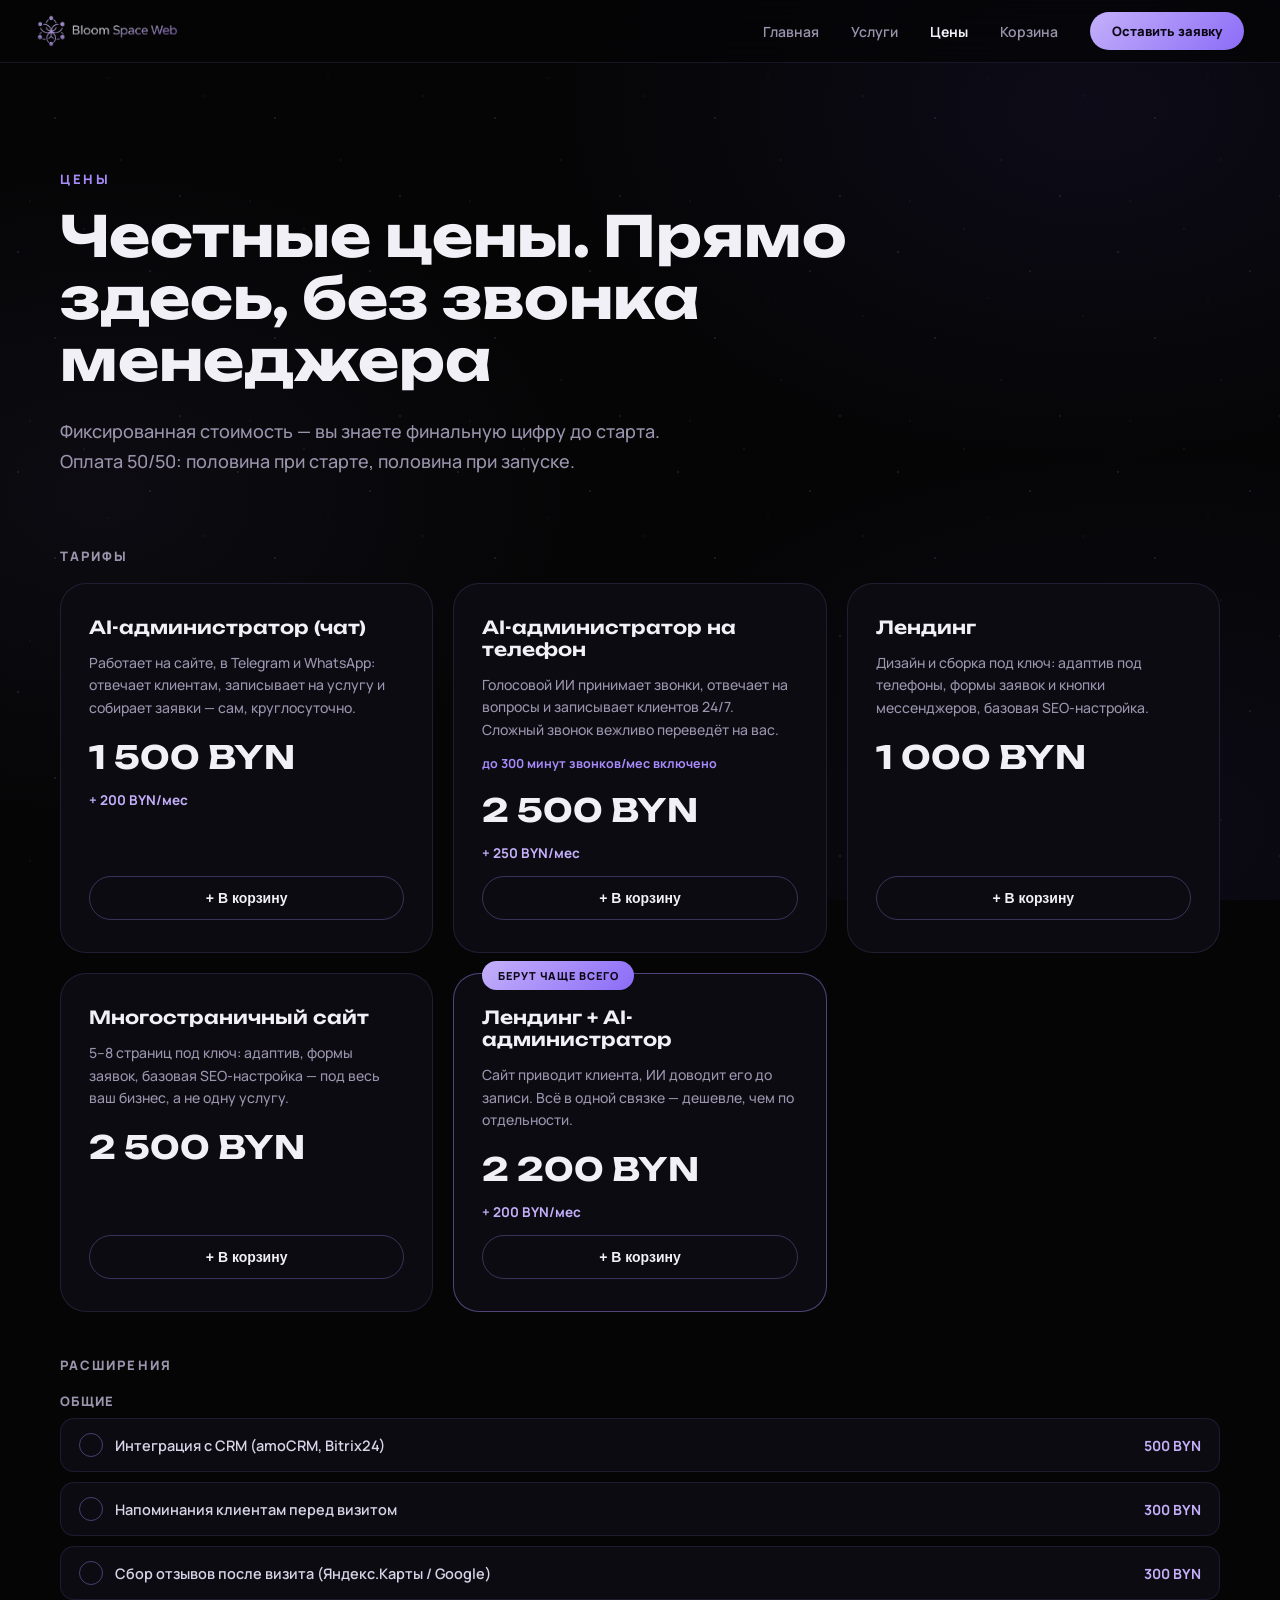
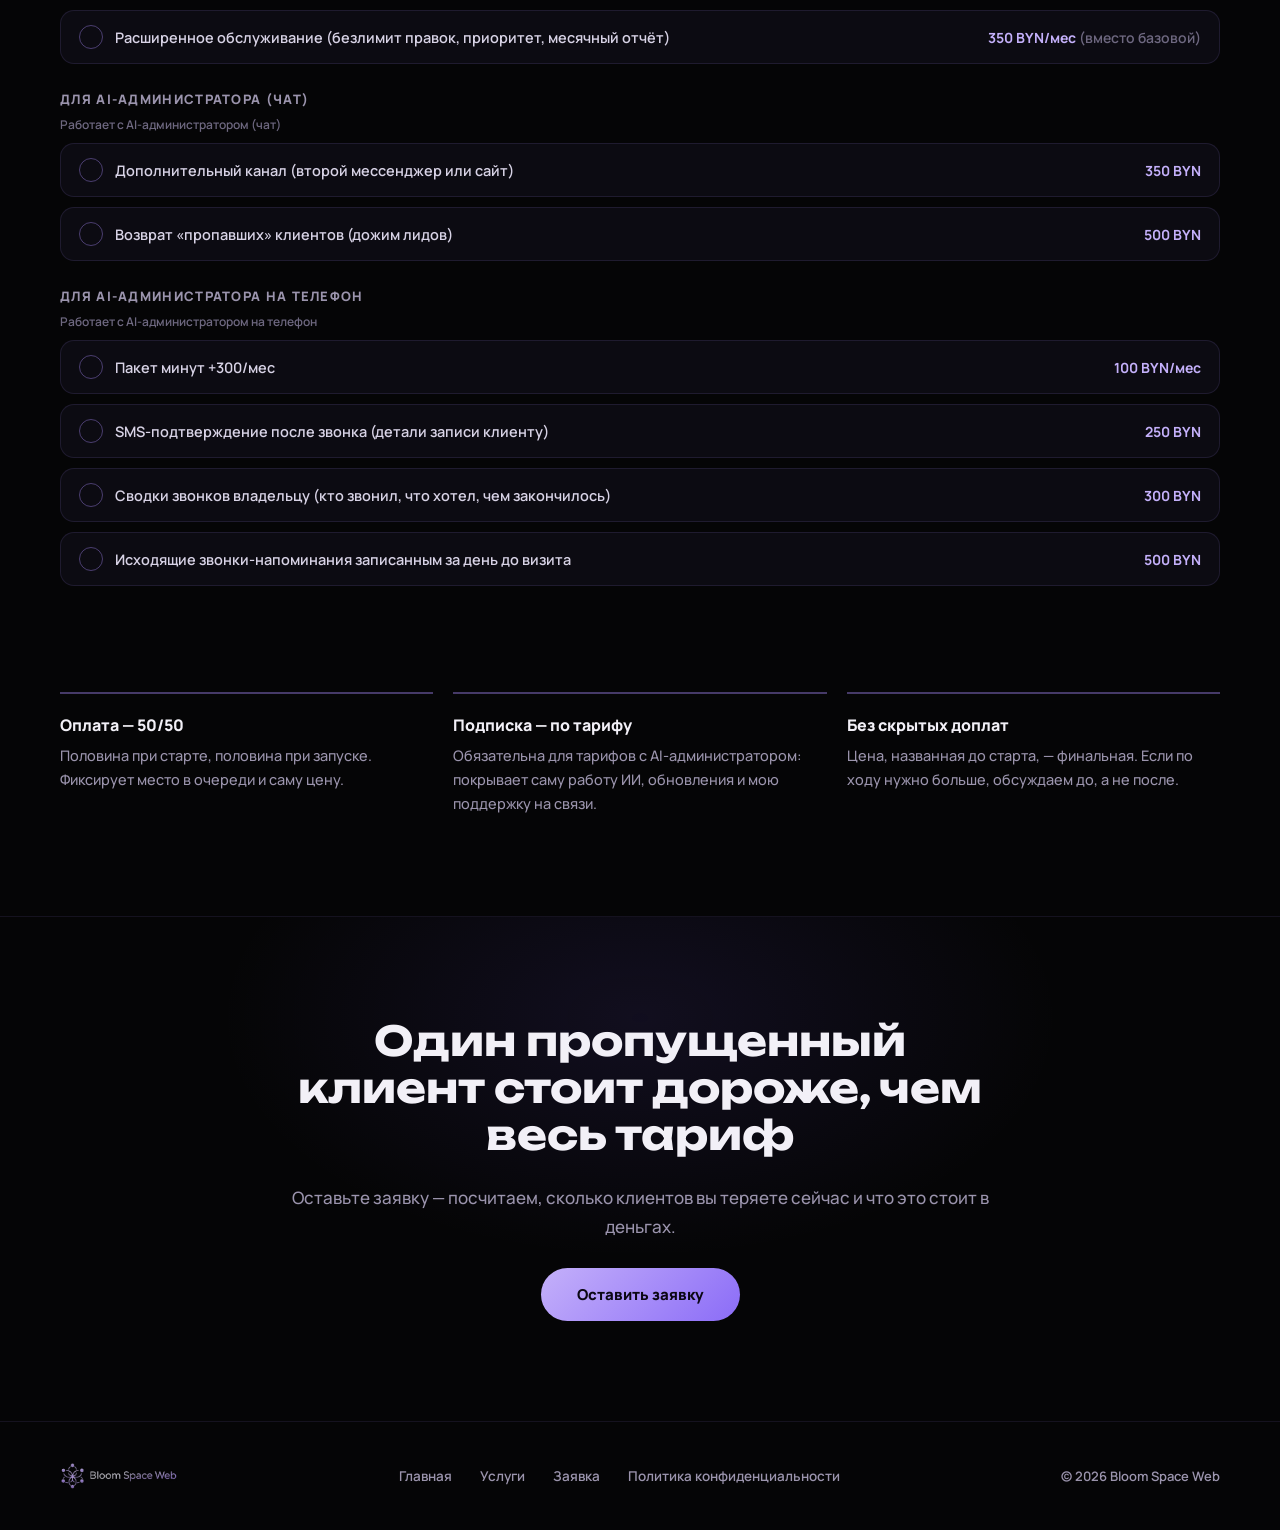
==== commit b2826441: "Add 5-card pricing, cart, and cart-aware form submission Rebuilds ceny.html around a single pricing " ====
--- a/ceny.html
+++ b/ceny.html
@@ -7,6 +7,8 @@
 </head>
 <body>
 <script src="assets/geo.js?v=2"></script>
+<script src="assets/pricing.js"></script>
+<script src="assets/cart.js"></script>
 
 <link rel="preconnect" href="https://fonts.googleapis.com">
 <link href="https://fonts.googleapis.com/css2?family=Unbounded:wght@400;500;600;700;800&family=Manrope:wght@400;500;600;700;800&display=swap" rel="stylesheet">
@@ -31,6 +33,7 @@
       <a href="index.html" data-en="Home" class="bsw-nav-home" style="color: #9B94AD; text-decoration: none; font-size: 14px; font-weight: 600;" style-hover="color: #F2F0F7;">Главная</a>
       <a href="uslugi.html" data-en="Services" class="bsw-nav-link" style="color: #9B94AD; text-decoration: none; font-size: 14px; font-weight: 600;" style-hover="color: #F2F0F7;">Услуги</a>
       <a href="ceny.html" data-en="Pricing" class="bsw-nav-link" style="color: #F2F0F7; text-decoration: none; font-size: 14px; font-weight: 700;">Цены</a>
+      <a href="korzina.html" data-en="Cart" class="bsw-nav-link" style="color: #9B94AD; text-decoration: none; font-size: 14px; font-weight: 600; display: flex; align-items: center; gap: 6px;" style-hover="color: #F2F0F7;">Корзина <span data-cart-badge style="display:none;background:#8B6CF7;color:#fff;border-radius:100px;min-width:16px;text-align:center;padding:1px 6px;font-size:11px;font-weight:800;">0</span></a>
       <a href="index.html#form" data-en="Get a quote" class="bsw-nav-cta" style="color: #0B0714; text-decoration: none; font-size: 13px; font-weight: 800; background: linear-gradient(135deg, #C4B0FA, #8B6CF7); padding: 10px 22px; border-radius: 100px;" style-hover="filter: brightness(1.12);">Оставить заявку</a>
     </div>
   </div>
@@ -39,95 +42,28 @@
   <div class="bsw-page-header" data-screen-label="Заголовок" style="max-width: 1240px; margin: 0 auto; padding: 170px 40px 70px;">
     <div data-en="Pricing" style="font-size: 13px; font-weight: 800; letter-spacing: .2em; text-transform: uppercase; color: #A78BFA; margin-bottom: 18px;">Цены</div>
     <div data-en="Honest pricing. Right here, no sales call needed" style="font-family: Unbounded, sans-serif; font-weight: 700; font-size: clamp(36px, 4.4vw, 64px); line-height: 1.1; max-width: 880px;">Честные цены. Прямо здесь, без звонка менеджера</div>
-    <div style="font-size: 18px; line-height: 1.7; color: #9B94AD; font-weight: 500; max-width: 620px; margin-top: 24px;"><span data-en="Fixed price — you know the final number before we start. A ">Фиксированная стоимость — вы знаете финальную цифру до старта. Предоплата </span><span data-byn="49">49</span> <span data-cur>BYN</span><span data-en=" deposit, the rest after the work is delivered.">, остальное после сдачи работы.</span></div>
+    <div data-en="Fixed price — you know the final number before we start. Payment is 50% upfront, 50% on launch." style="font-size: 18px; line-height: 1.7; color: #9B94AD; font-weight: 500; max-width: 620px; margin-top: 24px;">Фиксированная стоимость — вы знаете финальную цифру до старта. Оплата 50/50: половина при старте, половина при запуске.</div>
   </div>
 
   <!-- ТАРИФЫ -->
   <div class="bsw-section" data-screen-label="Тарифы" style="max-width: 1240px; margin: 0 auto; padding: 0 40px 60px;">
-    <div data-en="A la carte" style="font-size: 13px; font-weight: 800; letter-spacing: .16em; text-transform: uppercase; color: #9B94AD; margin-bottom: 18px;">По отдельности</div>
-    <div class="bsw-grid-3" style="display: grid; grid-template-columns: 1fr 1fr 1fr; gap: 20px; margin-bottom: 44px;">
-
-      <div style="background: #0C0B12; border: 1px solid rgba(167,139,250,.14); border-radius: 26px; padding: 32px 28px; display: flex; flex-direction: column; gap: 18px;">
-        <div data-en="AI receptionist" style="font-family: Unbounded, sans-serif; font-weight: 600; font-size: 17px;">ИИ-администратор</div>
-        <div style="font-family: Unbounded, sans-serif; font-weight: 700; font-size: 38px;"><span data-byn="199">199</span> <span data-cur style="font-size: 18px; color: #9B94AD;">BYN</span></div>
-        <div style="font-size: 13.5px; font-weight: 700; color: #C4B0FA;"><span data-en="+ ">+ </span><span data-byn="99">99</span> <span data-cur>BYN</span><span data-en="/mo — subscription required">/мес — подписка обязательна</span></div>
-        <div style="display: flex; flex-direction: column; gap: 10px; padding-top: 4px; border-top: 1px solid rgba(167,139,250,.12);">
-          <div style="display: flex; gap: 10px;"><span style="color: #7DE3A8; font-weight: 800;">✓</span><span data-en="Calls, chats, or both together" style="font-size: 14px; line-height: 1.5; color: #D8D3E6; font-weight: 600;">Звонки, переписки или всё вместе</span></div>
-          <div style="display: flex; gap: 10px;"><span style="color: #7DE3A8; font-weight: 800;">✓</span><span data-en="Configured for your services and prices" style="font-size: 14px; line-height: 1.5; color: #D8D3E6; font-weight: 600;">Настройка под ваши услуги и цены</span></div>
-          <div style="display: flex; gap: 10px;"><span style="color: #7DE3A8; font-weight: 800;">✓</span><span data-en="Subscription = support, updates, I'm on call" style="font-size: 14px; line-height: 1.5; color: #D8D3E6; font-weight: 600;">Подписка = поддержка, обновления, я на связи</span></div>
-        </div>
-        <a href="index.html#form" data-en="Choose" style="margin-top: auto; text-align: center; text-decoration: none; color: #F2F0F7; border: 1px solid rgba(167,139,250,.3); font-weight: 800; font-size: 14px; padding: 13px; border-radius: 100px;" style-hover="border-color: rgba(167,139,250,.7);">Выбрать</a>
-      </div>
-
-      <div style="background: #0C0B12; border: 1px solid rgba(167,139,250,.14); border-radius: 26px; padding: 32px 28px; display: flex; flex-direction: column; gap: 18px;">
-        <div data-en="Landing page" style="font-family: Unbounded, sans-serif; font-weight: 600; font-size: 17px;">Лендинг</div>
-        <div style="font-family: Unbounded, sans-serif; font-weight: 700; font-size: 38px;"><span data-byn="199">199</span> <span data-cur style="font-size: 18px; color: #9B94AD;">BYN</span></div>
-        <div style="display: flex; flex-direction: column; gap: 10px; padding-top: 4px; border-top: 1px solid rgba(167,139,250,.12);">
-          <div style="display: flex; gap: 10px;"><span style="color: #7DE3A8; font-weight: 800;">✓</span><span data-en="Design built for your brand, not a template" style="font-size: 14px; line-height: 1.5; color: #D8D3E6; font-weight: 600;">Дизайн под бренд, не шаблон</span></div>
-          <div style="display: flex; gap: 10px;"><span style="color: #7DE3A8; font-weight: 800;">✓</span><span data-en="Selling copy — written by me" style="font-size: 14px; line-height: 1.5; color: #D8D3E6; font-weight: 600;">Продающие тексты — пишу сам</span></div>
-          <div style="display: flex; gap: 10px;"><span style="color: #7DE3A8; font-weight: 800;">✓</span><span data-en="Ready to run ads on day one" style="font-size: 14px; line-height: 1.5; color: #D8D3E6; font-weight: 600;">Готов к запуску рекламы</span></div>
-        </div>
-        <a href="index.html#form" data-en="Choose" style="margin-top: auto; text-align: center; text-decoration: none; color: #F2F0F7; border: 1px solid rgba(167,139,250,.3); font-weight: 800; font-size: 14px; padding: 13px; border-radius: 100px;" style-hover="border-color: rgba(167,139,250,.7);">Выбрать</a>
-      </div>
-
-      <div style="background: #0C0B12; border: 1px solid rgba(167,139,250,.14); border-radius: 26px; padding: 32px 28px; display: flex; flex-direction: column; gap: 18px;">
-        <div data-en="Multi-page website" style="font-family: Unbounded, sans-serif; font-weight: 600; font-size: 17px;">Многостраничный сайт</div>
-        <div style="font-family: Unbounded, sans-serif; font-weight: 700; font-size: 38px;"><span data-byn="449">449</span> <span data-cur style="font-size: 18px; color: #9B94AD;">BYN</span></div>
-        <div style="display: flex; flex-direction: column; gap: 10px; padding-top: 4px; border-top: 1px solid rgba(167,139,250,.12);">
-          <div style="display: flex; gap: 10px;"><span style="color: #7DE3A8; font-weight: 800;">✓</span><span data-en="Several pages covering your whole business" style="font-size: 14px; line-height: 1.5; color: #D8D3E6; font-weight: 600;">Несколько страниц под весь бизнес</span></div>
-          <div style="display: flex; gap: 10px;"><span style="color: #7DE3A8; font-weight: 800;">✓</span><span data-en="Selling copy — written by me" style="font-size: 14px; line-height: 1.5; color: #D8D3E6; font-weight: 600;">Продающие тексты — пишу сам</span></div>
-          <div style="display: flex; gap: 10px;"><span style="color: #7DE3A8; font-weight: 800;">✓</span><span data-en="Looks right on phones, ready for ads" style="font-size: 14px; line-height: 1.5; color: #D8D3E6; font-weight: 600;">Корректно на телефоне, готов к рекламе</span></div>
-        </div>
-        <a href="index.html#form" data-en="Choose" style="margin-top: auto; text-align: center; text-decoration: none; color: #F2F0F7; border: 1px solid rgba(167,139,250,.3); font-weight: 800; font-size: 14px; padding: 13px; border-radius: 100px;" style-hover="border-color: rgba(167,139,250,.7);">Выбрать</a>
-      </div>
-
-    </div>
-
-    <div data-en="Hot deals" style="font-size: 13px; font-weight: 800; letter-spacing: .16em; text-transform: uppercase; color: #9B94AD; margin-bottom: 18px;">Горячие предложения</div>
-    <div class="bsw-grid-2" style="display: grid; grid-template-columns: 1fr 1fr; gap: 20px;">
-
-      <div class="bsw-hotdeal" style="background: linear-gradient(165deg, rgba(167,139,250,.16), rgba(124,92,252,.05)); border: 1px solid rgba(167,139,250,.45); border-radius: 26px; padding: 38px 34px; display: flex; flex-direction: column; gap: 20px; position: relative;">
-        <div class="bsw-hotdeal-badge" data-en="Most popular" style="position: absolute; top: -13px; left: 34px; font-size: 11px; font-weight: 800; letter-spacing: .08em; text-transform: uppercase; color: #0B0714; background: linear-gradient(135deg, #C4B0FA, #8B6CF7); padding: 7px 16px; border-radius: 100px;">Берут чаще всего</div>
-        <div data-en="Landing page + AI receptionist" style="font-family: Unbounded, sans-serif; font-weight: 600; font-size: 19px;">Лендинг + ИИ-администратор</div>
-        <div style="display: flex; align-items: baseline; gap: 12px;">
-          <div style="font-family: Unbounded, sans-serif; font-weight: 700; font-size: 44px;"><span data-byn="349">349</span> <span data-cur style="font-size: 20px; color: #9B94AD;">BYN</span></div>
-          <div style="font-size: 15px; font-weight: 700; color: #9B94AD; text-decoration: line-through;"><span data-byn="399">399</span></div>
-        </div>
-        <div style="display: flex; flex-direction: column; gap: 11px; padding-top: 6px; border-top: 1px solid rgba(167,139,250,.2);">
-          <div style="display: flex; gap: 10px;"><span style="color: #7DE3A8; font-weight: 800;">✓</span><span data-en="The site brings the client — the AI closes the booking" style="font-size: 14.5px; line-height: 1.55; color: #F0EDF8; font-weight: 600;">Сайт приводит клиента — ИИ доводит до записи</span></div>
-          <div style="display: flex; gap: 10px;"><span style="color: #7DE3A8; font-weight: 800;">✓</span><span data-en="Everything from the &quot;Landing page&quot; and &quot;AI receptionist&quot; plans" style="font-size: 14.5px; line-height: 1.55; color: #F0EDF8; font-weight: 600;">Всё из тарифов «Лендинг» и «ИИ-администратор»</span></div>
-          <div style="display: flex; gap: 10px;"><span style="color: #7DE3A8; font-weight: 800;">✓</span><span style="font-size: 14.5px; line-height: 1.55; color: #F0EDF8; font-weight: 600;"><span data-en="Save ">Экономия </span><span data-byn="50">50</span> <span data-cur>BYN</span><span data-en=" vs. buying separately"> против покупки по отдельности</span></span></div>
-        </div>
-        <a href="index.html#form" data-en="Choose this bundle" style="margin-top: auto; text-align: center; text-decoration: none; color: #0B0714; background: linear-gradient(135deg, #C4B0FA, #8B6CF7); font-weight: 800; font-size: 15px; padding: 15px; border-radius: 100px;" style-hover="filter: brightness(1.12);">Выбрать связку</a>
-      </div>
-
-      <div class="bsw-hotdeal" style="background: linear-gradient(165deg, rgba(167,139,250,.16), rgba(124,92,252,.05)); border: 1px solid rgba(167,139,250,.45); border-radius: 26px; padding: 38px 34px; display: flex; flex-direction: column; gap: 20px; position: relative;">
-        <div data-en="Multi-page website + AI receptionist" style="font-family: Unbounded, sans-serif; font-weight: 600; font-size: 19px;">Многостраничный сайт + ИИ-администратор</div>
-        <div style="display: flex; align-items: baseline; gap: 12px;">
-          <div style="font-family: Unbounded, sans-serif; font-weight: 700; font-size: 44px;"><span data-byn="549">549</span> <span data-cur style="font-size: 20px; color: #9B94AD;">BYN</span></div>
-          <div style="font-size: 15px; font-weight: 700; color: #9B94AD; text-decoration: line-through;"><span data-byn="649">649</span></div>
-        </div>
-        <div style="display: flex; flex-direction: column; gap: 11px; padding-top: 6px; border-top: 1px solid rgba(167,139,250,.2);">
-          <div style="display: flex; gap: 10px;"><span style="color: #7DE3A8; font-weight: 800;">✓</span><span data-en="The site brings the client — the AI closes the booking" style="font-size: 14.5px; line-height: 1.55; color: #F0EDF8; font-weight: 600;">Сайт приводит клиента — ИИ доводит до записи</span></div>
-          <div style="display: flex; gap: 10px;"><span style="color: #7DE3A8; font-weight: 800;">✓</span><span data-en="Everything from the &quot;Multi-page website&quot; and &quot;AI receptionist&quot; plans" style="font-size: 14.5px; line-height: 1.55; color: #F0EDF8; font-weight: 600;">Всё из тарифов «Многостраничный сайт» и «ИИ-администратор»</span></div>
-          <div style="display: flex; gap: 10px;"><span style="color: #7DE3A8; font-weight: 800;">✓</span><span style="font-size: 14.5px; line-height: 1.55; color: #F0EDF8; font-weight: 600;"><span data-en="Save ">Экономия </span><span data-byn="100">100</span> <span data-cur>BYN</span><span data-en=" vs. buying separately"> против покупки по отдельности</span></span></div>
-        </div>
-        <a href="index.html#form" data-en="Choose this bundle" style="margin-top: auto; text-align: center; text-decoration: none; color: #0B0714; background: linear-gradient(135deg, #C4B0FA, #8B6CF7); font-weight: 800; font-size: 15px; padding: 15px; border-radius: 100px;" style-hover="filter: brightness(1.12);">Выбрать связку</a>
-      </div>
-
-    </div>
+    <div data-en="Plans" style="font-size: 13px; font-weight: 800; letter-spacing: .16em; text-transform: uppercase; color: #9B94AD; margin-bottom: 18px;">Тарифы</div>
+    <div id="pricingCards" class="bsw-grid-3" style="display: grid; grid-template-columns: 1fr 1fr 1fr; gap: 20px; margin-bottom: 44px;"></div>
+
+    <div data-en="Add-ons" style="font-size: 13px; font-weight: 800; letter-spacing: .16em; text-transform: uppercase; color: #9B94AD; margin-bottom: 18px;">Расширения</div>
+    <div id="addonsSection"></div>
   </div>
 
   <!-- УСЛОВИЯ -->
   <div class="bsw-section" data-screen-label="Условия" style="max-width: 1240px; margin: 0 auto; padding: 20px 40px 100px;">
     <div class="bsw-grid-3" style="display: grid; grid-template-columns: 1fr 1fr 1fr; gap: 20px;">
       <div style="border-top: 2px solid rgba(167,139,250,.4); padding-top: 20px;">
-        <div style="font-weight: 800; font-size: 16px; margin-bottom: 8px;"><span data-en="Deposit — ">Предоплата — </span><span data-byn="49">49</span> <span data-cur>BYN</span></div>
-        <div data-en="Secures your spot in the queue and starts the work. The rest is paid once you've accepted the result." style="font-size: 14.5px; line-height: 1.65; color: #9B94AD; font-weight: 500;">Фиксирует место в очереди и старт работы. Остальное — после того, как вы приняли результат.</div>
+        <div data-en="Payment — 50/50" style="font-weight: 800; font-size: 16px; margin-bottom: 8px;">Оплата — 50/50</div>
+        <div data-en="Half when we start, half on launch. Fixes your spot in the queue and locks the price." style="font-size: 14.5px; line-height: 1.65; color: #9B94AD; font-weight: 500;">Половина при старте, половина при запуске. Фиксирует место в очереди и саму цену.</div>
       </div>
       <div style="border-top: 2px solid rgba(167,139,250,.4); padding-top: 20px;">
-        <div style="font-weight: 800; font-size: 16px; margin-bottom: 8px;"><span data-en="Subscription — ">Подписка — </span><span data-byn="99">99</span> <span data-cur>BYN</span><span data-en="/mo, required">/мес, обязательна</span></div>
-        <div data-en="Without it the AI receptionist doesn't run: the subscription covers the AI itself, updates, and me staying on call for support." style="font-size: 14.5px; line-height: 1.65; color: #9B94AD; font-weight: 500;">Без неё ИИ-администратор не работает: подписка покрывает саму работу ИИ, обновления и мою поддержку на связи.</div>
+        <div data-en="Subscription — plan-dependent" style="font-weight: 800; font-size: 16px; margin-bottom: 8px;">Подписка — по тарифу</div>
+        <div data-en="Required for AI-administrator plans: covers the AI itself, updates, and me staying on call for support." style="font-size: 14.5px; line-height: 1.65; color: #9B94AD; font-weight: 500;">Обязательна для тарифов с AI-администратором: покрывает саму работу ИИ, обновления и мою поддержку на связи.</div>
       </div>
       <div style="border-top: 2px solid rgba(167,139,250,.4); padding-top: 20px;">
         <div data-en="No hidden fees" style="font-weight: 800; font-size: 16px; margin-bottom: 8px;">Без скрытых доплат</div>
@@ -176,5 +112,103 @@
   el.addEventListener('blur', function(){ el.style.cssText = base; });
 });
 </script>
+
+<script>
+// цены и расширения — рендер из assets/pricing.js
+(function () {
+  var state = { lang: 'ru', currency: 'BYN', rates: null };
+
+  function bynText(n) { return Math.round(n).toLocaleString('ru-RU') + ' BYN'; }
+
+  function priceText(byn, usd, currency, rates) {
+    if (currency === 'USD') return usd != null ? '$' + Math.round(usd).toLocaleString('en-US') : null;
+    if (!currency || currency === 'BYN') return byn != null ? bynText(byn) : null;
+    if (byn == null || !window.BSW) return null;
+    return window.BSW.formatByn(byn, currency, rates);
+  }
+
+  function cardHTML(card) {
+    var lang = state.lang, currency = state.currency, rates = state.rates;
+    var t = card.title[lang], d = card.desc[lang];
+    var once = priceText(card.byn, card.usd, currency, rates);
+    var hasMo = card.bynMonthly != null || card.usdMonthly != null;
+    var mo = hasMo ? priceText(card.bynMonthly, card.usdMonthly, currency, rates) : null;
+    var inCart = window.BSW_CART.isInCart('card:' + card.id);
+    var badgeHtml = card.badge ? '<div class="bsw-hotdeal-badge" style="position:absolute;top:-13px;left:28px;font-size:11px;font-weight:800;letter-spacing:.08em;text-transform:uppercase;color:#0B0714;background:linear-gradient(135deg,#C4B0FA,#8B6CF7);padding:7px 16px;border-radius:100px;">' + card.badge[lang] + '</div>' : '';
+    var noteHtml = card.note ? '<div style="font-size:12.5px;color:#A78BFA;font-weight:700;">' + card.note[lang] + '</div>' : '';
+    var moHtml = mo ? '<div style="font-size:13.5px;font-weight:700;color:#C4B0FA;">+ ' + mo + (lang === 'ru' ? '/мес' : '/mo') + '</div>' : '';
+    var cls = card.badge ? 'bsw-hotdeal' : '';
+    var border = card.badge ? 'rgba(167,139,250,.45)' : 'rgba(167,139,250,.14)';
+    var btnLabel = inCart ? (lang === 'ru' ? 'В корзине ✓' : 'In cart ✓') : (lang === 'ru' ? '+ В корзину' : '+ Add to cart');
+    return '<div class="' + cls + '" style="position:relative;background:#0C0B12;border:1px solid ' + border + ';border-radius:26px;padding:32px 28px;display:flex;flex-direction:column;gap:14px;">' +
+      badgeHtml +
+      '<div style="font-family:Unbounded,sans-serif;font-weight:600;font-size:18px;">' + t + '</div>' +
+      '<div style="font-size:14px;line-height:1.6;color:#9B94AD;font-weight:500;">' + d + '</div>' +
+      noteHtml +
+      '<div style="font-family:Unbounded,sans-serif;font-weight:700;font-size:32px;margin-top:4px;">' + (once || '') + '</div>' +
+      moHtml +
+      '<button type="button" data-cart-key="card:' + card.id + '" class="bsw-cart-btn" style="margin-top:auto;cursor:pointer;text-align:center;border:1px solid ' + (inCart ? 'rgba(125,227,168,.5)' : 'rgba(167,139,250,.3)') + ';background:' + (inCart ? 'rgba(125,227,168,.1)' : 'transparent') + ';color:' + (inCart ? '#7DE3A8' : '#F2F0F7') + ';font-weight:800;font-size:14px;padding:13px;border-radius:100px;">' + btnLabel + '</button>' +
+    '</div>';
+  }
+
+  function addonRowHTML(item, groupId) {
+    var lang = state.lang, currency = state.currency, rates = state.rates;
+    var once = priceText(item.byn, item.usd, currency, rates);
+    var mo = priceText(item.bynMonthly, item.usdMonthly, currency, rates);
+    var priceStr = once ? once : (mo ? mo + (lang === 'ru' ? '/мес' : '/mo') : '');
+    if (item.replacesBase && item.note) priceStr += ' <span style="color:#6E6880;font-weight:600;">(' + item.note[lang] + ')</span>';
+    var key = 'addon:' + groupId + ':' + item.id;
+    var inCart = window.BSW_CART.isInCart(key);
+    return '<div style="display:flex;align-items:center;justify-content:space-between;gap:14px;padding:14px 18px;background:#0C0B12;border:1px solid rgba(167,139,250,.12);border-radius:14px;">' +
+      '<div style="display:flex;align-items:center;gap:12px;">' +
+        '<button type="button" data-cart-key="' + key + '" class="bsw-cart-dot" aria-label="' + (lang === 'ru' ? 'Добавить в корзину' : 'Add to cart') + '" style="cursor:pointer;flex:none;width:24px;height:24px;border-radius:50%;border:1px solid ' + (inCart ? '#7DE3A8' : 'rgba(167,139,250,.4)') + ';background:' + (inCart ? '#7DE3A8' : 'transparent') + ';color:#0B0714;font-weight:800;font-size:13px;line-height:1;display:flex;align-items:center;justify-content:center;">' + (inCart ? '✓' : '') + '</button>' +
+        '<div style="font-size:14.5px;color:#D8D3E6;font-weight:600;">' + item.title[lang] + '</div>' +
+      '</div>' +
+      '<div style="font-size:14px;color:#C4B0FA;font-weight:700;white-space:nowrap;">' + priceStr + '</div>' +
+    '</div>';
+  }
+
+  function groupHTML(group) {
+    var lang = state.lang;
+    var rows = group.items.map(function (item) { return addonRowHTML(item, group.id); }).join('');
+    var applies = group.appliesTo ? '<div style="font-size:12px;color:#6E6880;font-weight:600;margin-bottom:10px;">' + group.appliesTo[lang] + '</div>' : '';
+    return '<div style="margin-bottom:26px;">' +
+      '<div style="font-size:13px;font-weight:800;letter-spacing:.1em;text-transform:uppercase;color:#9B94AD;margin-bottom:8px;">' + group.label[lang] + '</div>' +
+      applies +
+      '<div style="display:flex;flex-direction:column;gap:10px;">' + rows + '</div>' +
+    '</div>';
+  }
+
+  function render() {
+    var cardsEl = document.getElementById('pricingCards');
+    var addonsEl = document.getElementById('addonsSection');
+    if (!cardsEl || !addonsEl || !window.BSW_PRICING || !window.BSW_CART) return;
+    cardsEl.innerHTML = window.BSW_PRICING.cards.map(cardHTML).join('');
+    addonsEl.innerHTML = window.BSW_PRICING.addonGroups.map(groupHTML).join('');
+  }
+
+  function onCartClick(e) {
+    var btn = e.target.closest('[data-cart-key]');
+    if (!btn) return;
+    window.BSW_CART.toggle(btn.getAttribute('data-cart-key'));
+    render();
+  }
+
+  render(); // immediate RU/BYN render so content isn't blank while region resolves
+  var cardsHost = document.getElementById('pricingCards');
+  var addonsHost = document.getElementById('addonsSection');
+  if (cardsHost) cardsHost.addEventListener('click', onCartClick);
+  if (addonsHost) addonsHost.addEventListener('click', onCartClick);
+
+  if (window.BSW) {
+    window.BSW.onReady(function (currency, rates) {
+      state.lang = document.documentElement.lang === 'en' ? 'en' : 'ru';
+      state.currency = currency;
+      state.rates = rates;
+      render();
+    });
+  }
+})();
+</script>
 </body>
 </html>
--- a/assets/mobile.css
+++ b/assets/mobile.css
@@ -6,6 +6,12 @@
 }
 
 @media (max-width: 680px) {
+  /* Flex/grid children default to min-width:auto (= their content's
+     min-content), which lets a long unbreakable string (e.g. a <select>
+     option) force its container wider than the viewport. Zeroing it out
+     lets everything actually shrink to fit instead of overflowing. */
+  * { min-width: 0; }
+
   .bsw-nav { padding: 10px 16px !important; }
   .bsw-nav-links { gap: 10px !important; }
   .bsw-nav-home { display: none !important; }
